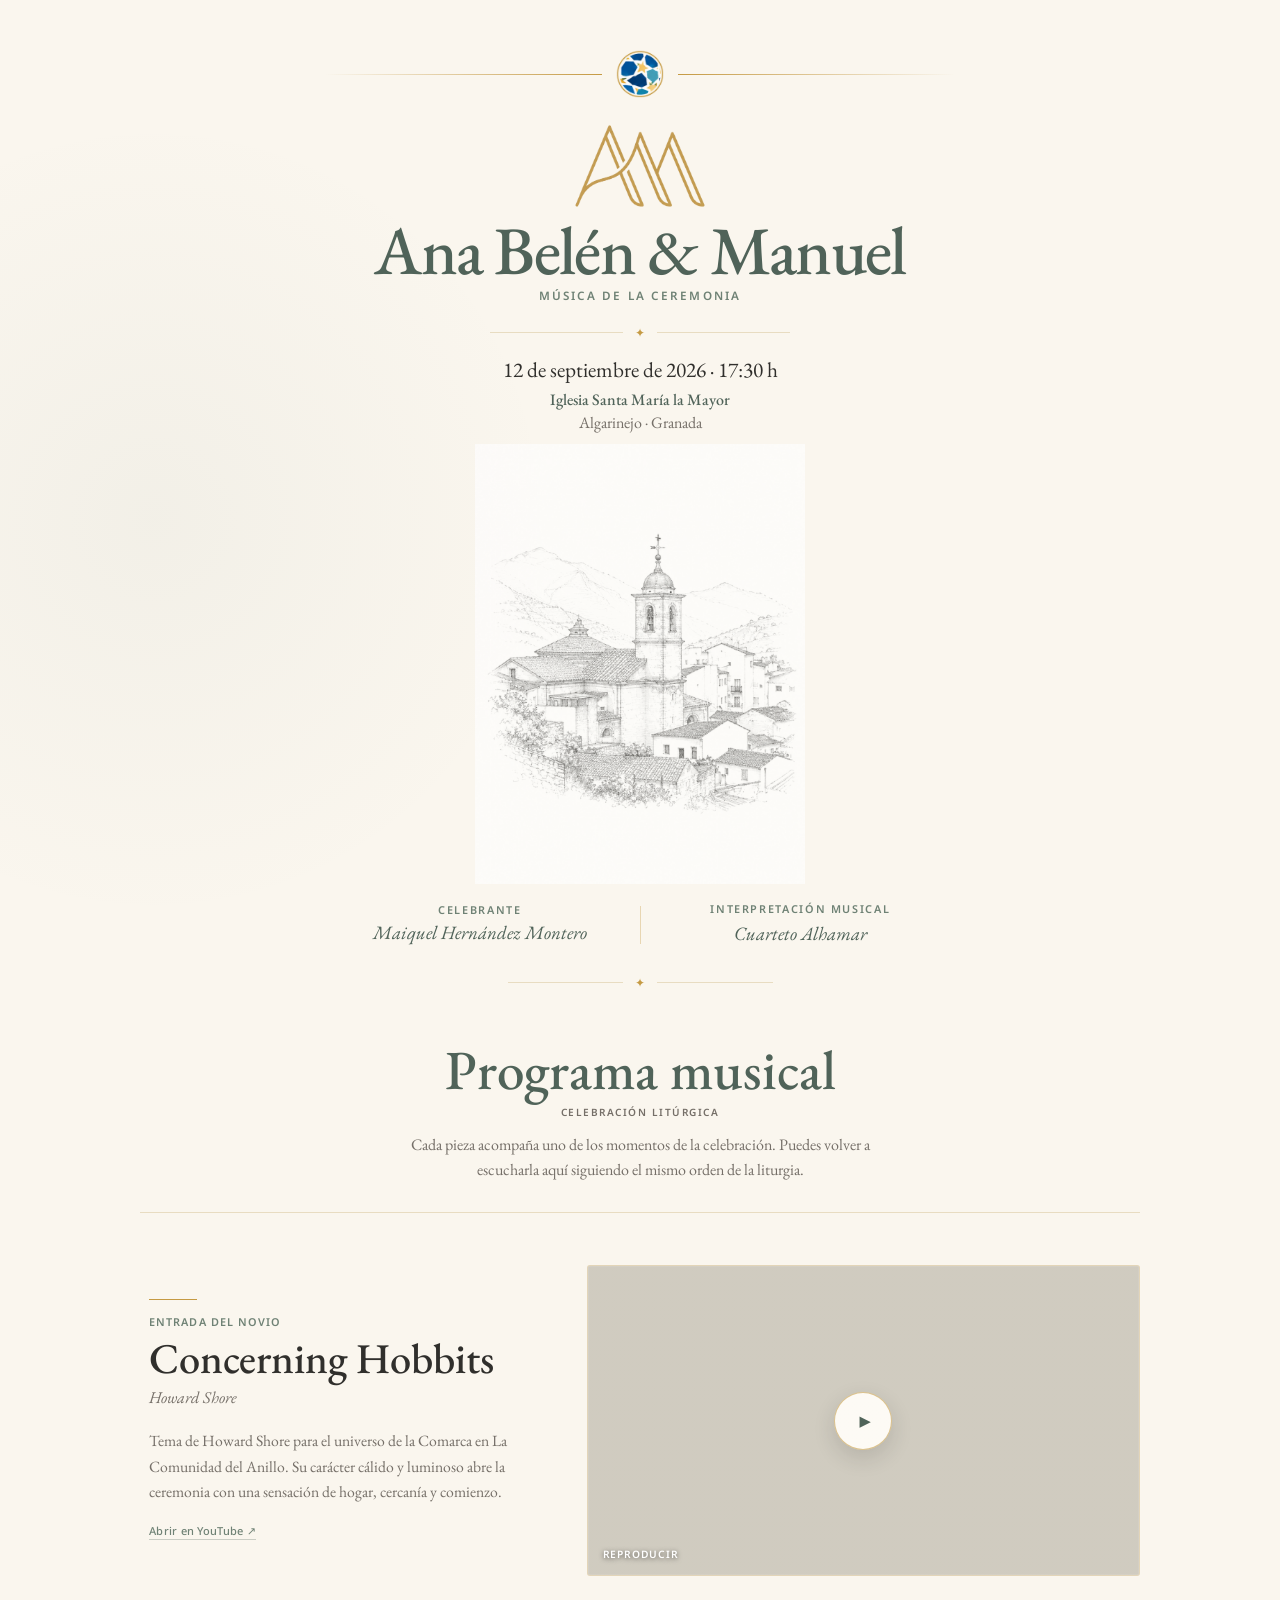
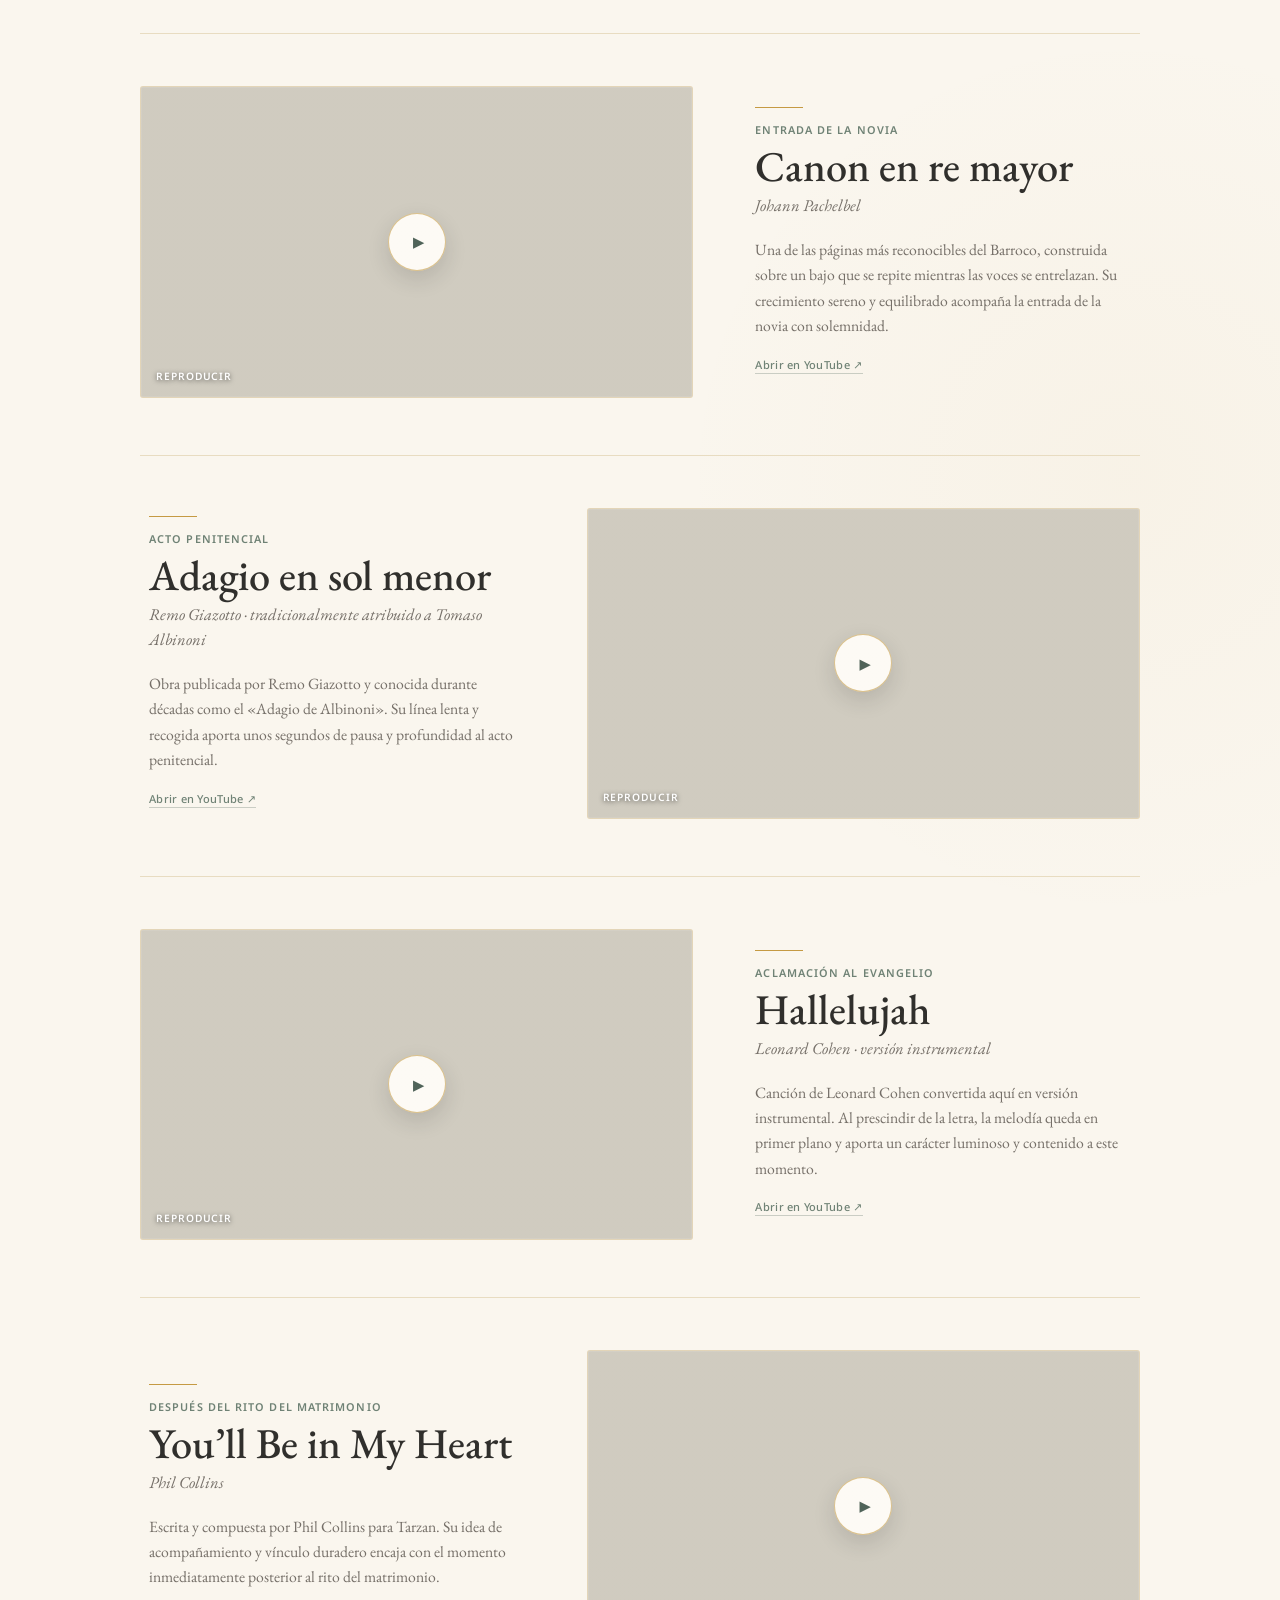
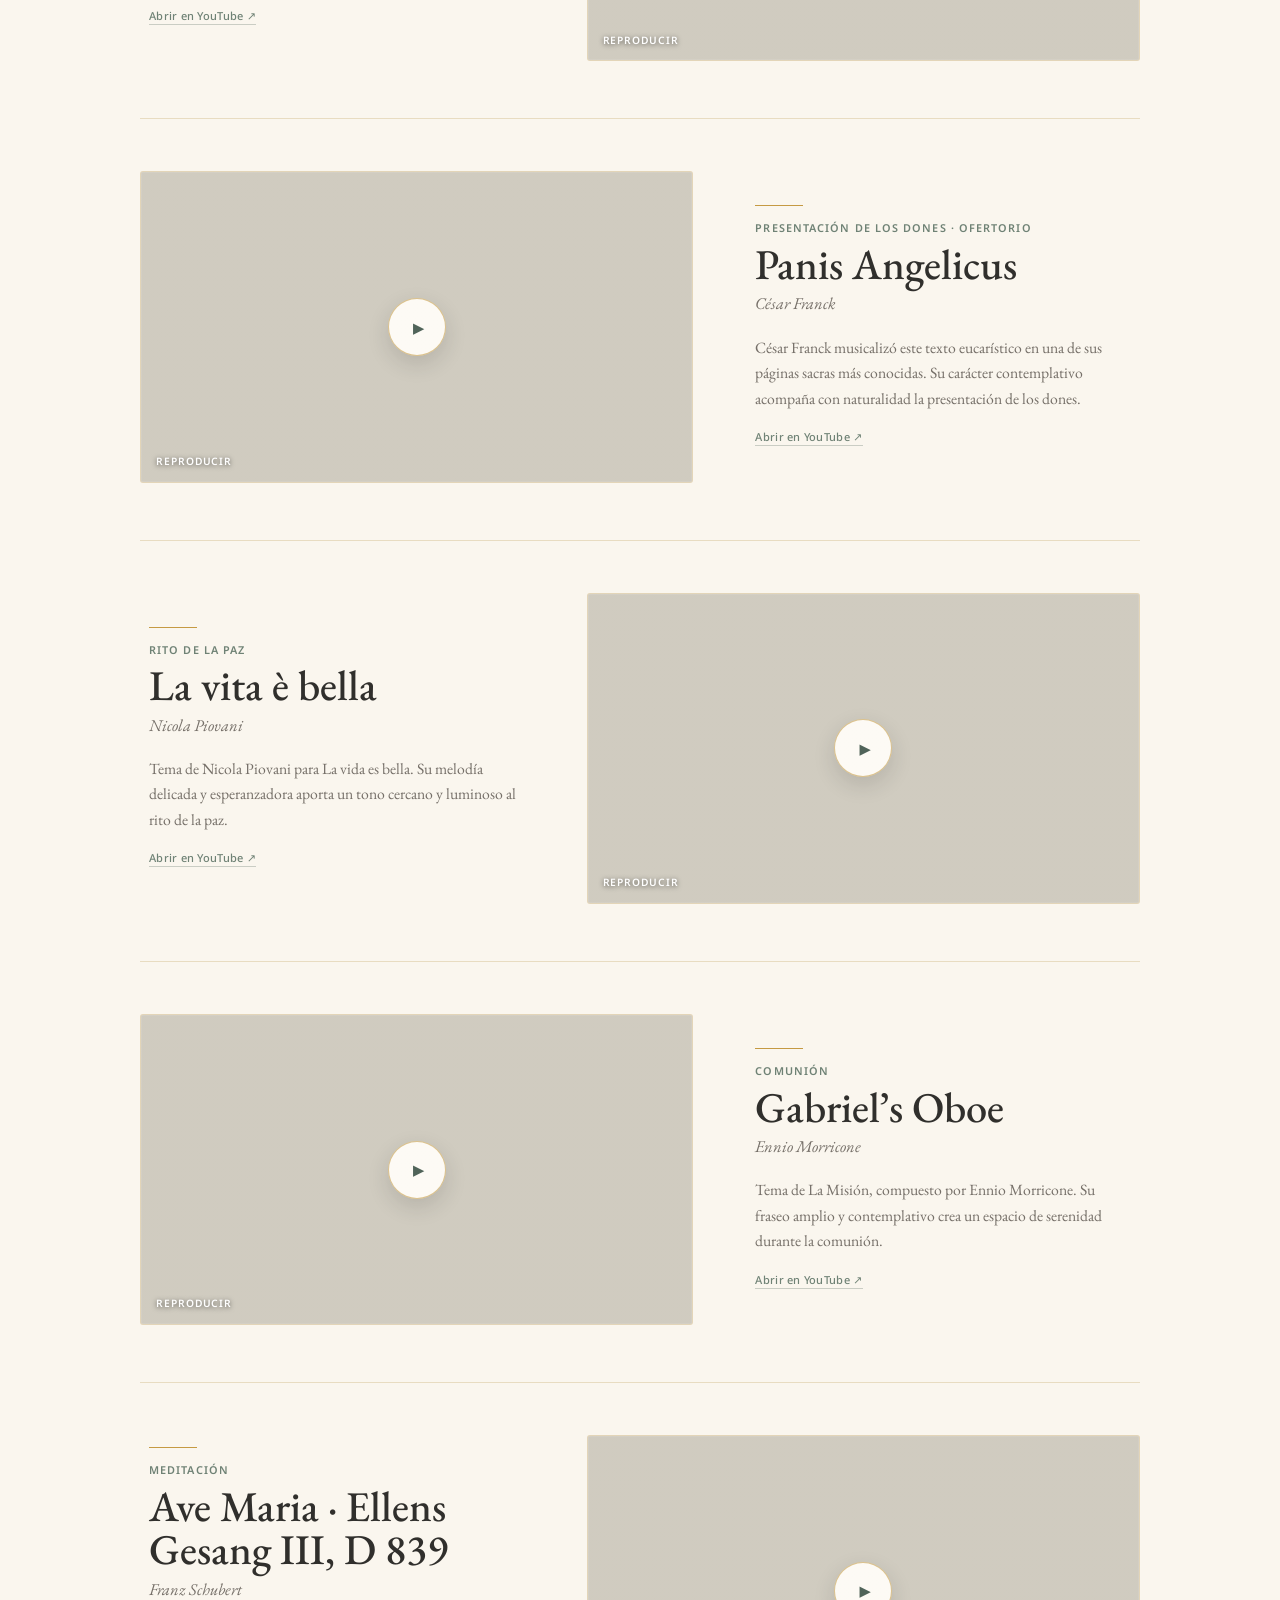
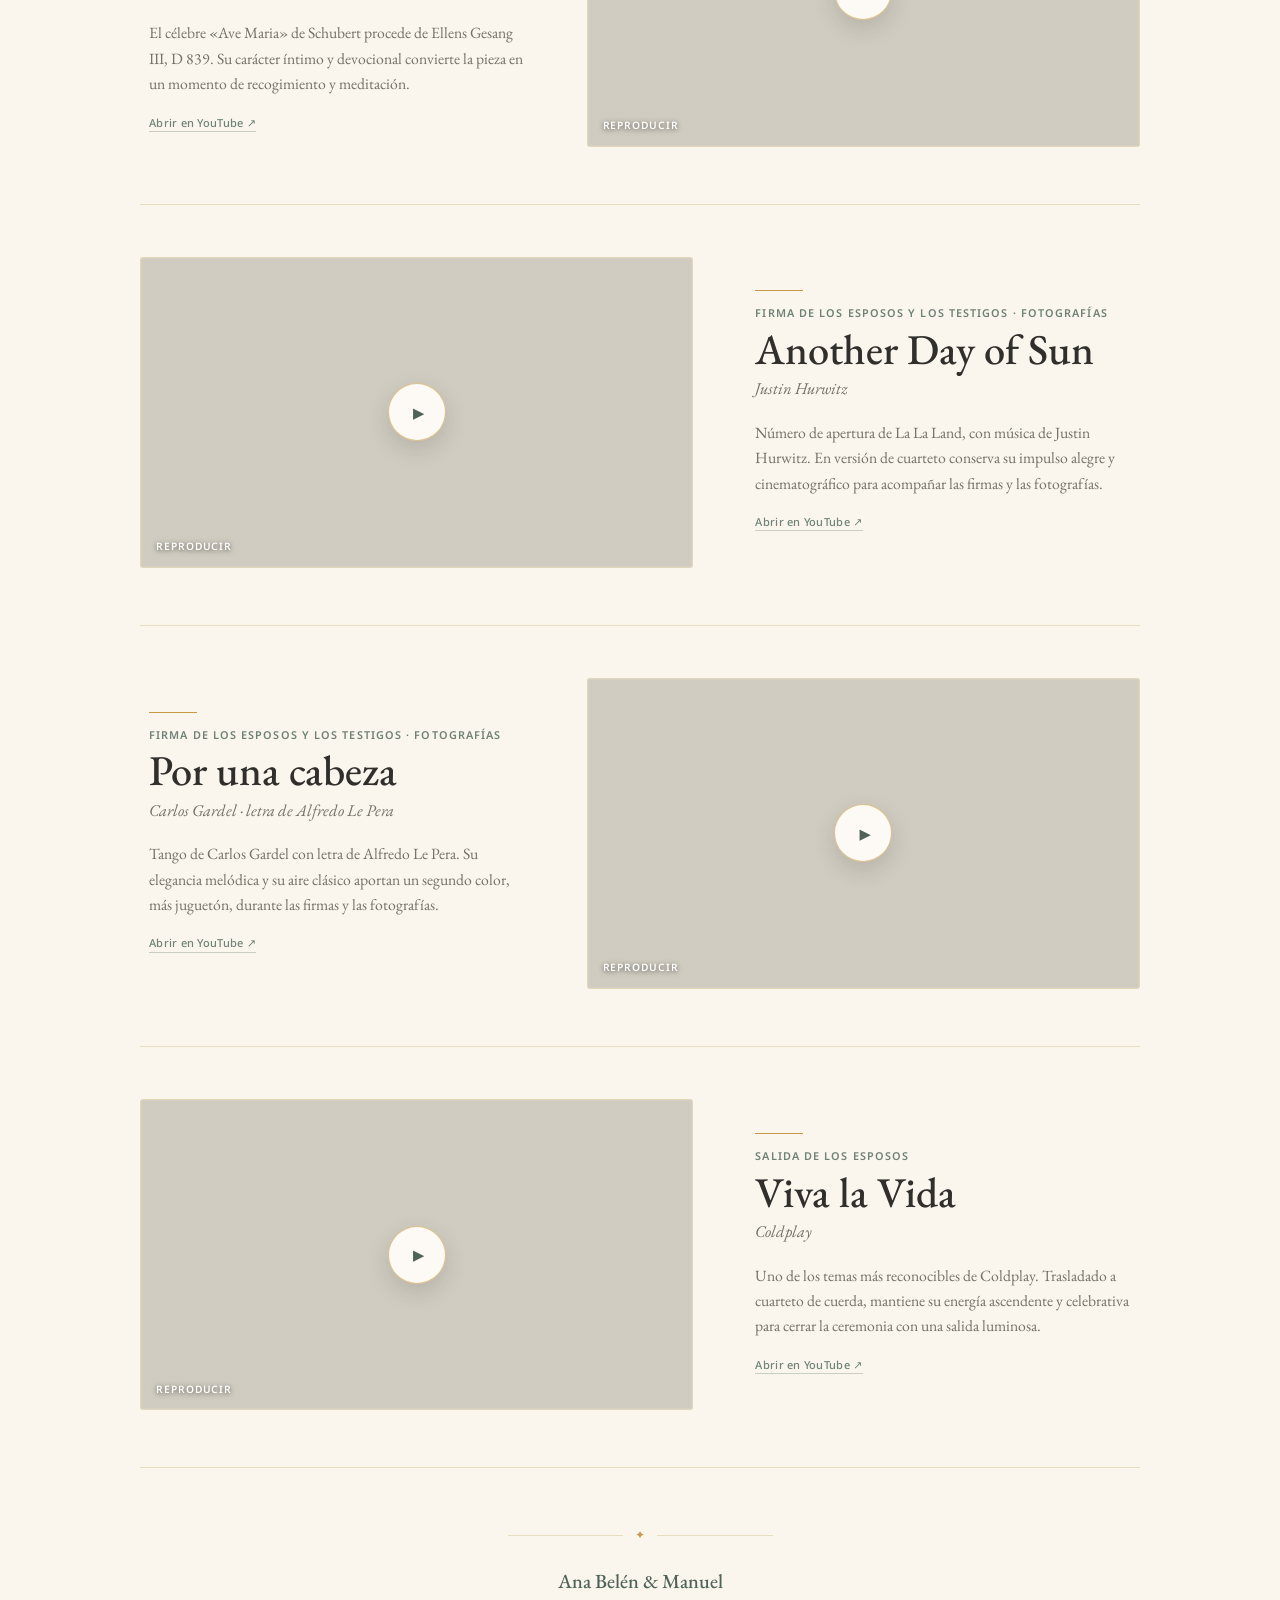
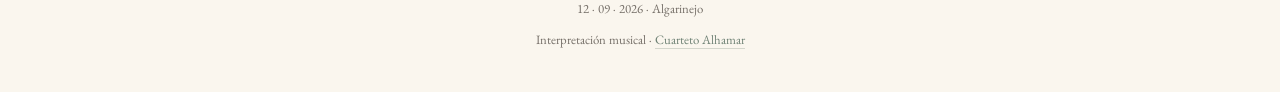
==== index.html @ bb51d203 "Actualizado index.html" ====
<!doctype html>
<html lang="es">
<head>
  <meta charset="utf-8">
  <meta name="viewport" content="width=device-width, initial-scale=1">
  <meta name="theme-color" content="#faf6ee">
  <meta name="robots" content="noindex,nofollow">
  <meta name="description" content="Programa musical de la ceremonia de boda de Ana Belén y Manuel, 12 de septiembre de 2026, Algarinejo.">
  <title>Ana Belén & Manuel · Música de la ceremonia</title>
  <link rel="preconnect" href="https://fonts.googleapis.com">
  <link rel="preconnect" href="https://fonts.gstatic.com" crossorigin>
  <link href="https://fonts.googleapis.com/css2?family=EB+Garamond:ital,wght@0,400;0,500;0,600;1,400;1,500&family=Noto+Sans:wght@400;500;600&display=swap" rel="stylesheet">
  <link rel="stylesheet" href="assets/styles.css">

<style>
/* =========================================================
   INDEX 2 — ESENCIAL
   En móvil el cambio ya es claramente visible:
   portada ~20% más compacta, iglesia más integrada,
   créditos unidos y llegada más rápida al repertorio.
   ========================================================= */

:root { --v2-gold: #c59a43; --v2-sage: #6f8275; --v2-dark: #4f6055; }

.hero {
  padding-bottom: 42px !important;
}

.monogram {
  margin-top: 26px !important;
  margin-bottom: 10px !important;
  width: clamp(104px, 27vw, 132px) !important;
}

.hero h1 {
  font-size: clamp(2.8rem, 13vw, 4.25rem) !important;
  line-height: .97 !important;
}

.hero-kicker {
  margin-top: 4px !important;
}

.gold-rule {
  margin-top: 18px !important;
  margin-bottom: 13px !important;
}

.ceremony-line {
  margin-top: 0 !important;
}

.ceremony-place {
  margin-top: 2px !important;
}

.church-sketch {
  width: min(330px, 88vw) !important;
  margin: 10px auto 5px !important;
  opacity: .72 !important;
}

.ceremony-credits {
  max-width: 590px;
  margin: 12px auto 0 !important;
}

.ceremony-credits .quartet-block {
  margin-top: 0 !important;
}

.ceremony-credits .quartet-block + .quartet-block {
  margin-top: 12px !important;
}

.hero-footer-rule {
  margin-top: 24px !important;
  margin-bottom: 4px !important;
}

main {
  width: min(1000px, calc(100% - 28px)) !important;
}

.intro {
  margin-top: 0 !important;
  margin-bottom: 29px !important;
}

.intro h2 {
  font-size: clamp(2.55rem, 11vw, 3.45rem) !important;
}

.intro-copy {
  margin-top: 13px !important;
}

.video-shell {
  aspect-ratio: 16 / 9 !important;
}

@media (min-width: 600px) {
  .ceremony-credits {
    display: grid;
    grid-template-columns: 1fr 1px 1fr;
    align-items: center;
    column-gap: 25px;
    margin-top: 17px !important;
  }

  .ceremony-credits::before {
    content: "";
    grid-column: 2;
    grid-row: 1;
    width: 1px;
    height: 38px;
    background: rgba(197,154,67,.35);
    justify-self: center;
  }

  .ceremony-credits .quartet-block:first-child { grid-column: 1; grid-row: 1; }
  .ceremony-credits .quartet-block:last-child  { grid-column: 3; grid-row: 1; margin-top: 0 !important; }
}

@media (max-width: 599px) {
  .ceramic-signature { width: min(330px, 88vw) !important; }
  .ceramic-signature img { width: 40px !important; height: 40px !important; }
  .hero { padding-top: 21px !important; }
  .program .piece { padding-top: 31px !important; padding-bottom: 35px !important; }
}
</style>

</head>
<body>
  <header class="hero">
    <div class="ceramic-signature" aria-hidden="true">
      <span class="ceramic-signature__line"></span>
      <img src="assets/medallon-ceramico.png" alt="">
      <span class="ceramic-signature__line"></span>
    </div>

    <div class="monogram" aria-label="Anagrama AM">
      <img src="assets/anagrama-am.png" alt="Anagrama de Ana Belén y Manuel">
    </div>

    <h1 id="couple"></h1>
    <p class="hero-kicker">Música de la ceremonia</p>

    <div class="gold-rule" aria-hidden="true"><span>✦</span></div>

    <p class="ceremony-line"><span id="date"></span> · <span id="time"></span> h</p>
    <p class="ceremony-place"><strong id="church"></strong><br><span id="place"></span></p>

    <img class="church-sketch" src="assets/iglesia-santa-maria.png" alt="Ilustración de la Iglesia Santa María la Mayor">

    <div class="ceremony-credits" aria-label="Créditos de la ceremonia">
      <div class="quartet-block">
        <p class="eyebrow">Celebrante</p>
        <p class="quartet-name">Maiquel Hernández Montero</p>
      </div>

      <div class="quartet-block">
        <p class="eyebrow">Interpretación musical</p>
        <a class="quartet-link" id="quartet" target="_blank" rel="noopener noreferrer"></a>
      </div>
    </div>

    <div class="footer-rule hero-footer-rule" aria-hidden="true"><span>✦</span></div>
  </header>

  <main>
    <section class="intro" aria-labelledby="repertorio-title">
      <h2 id="repertorio-title">Programa musical</h2>
      <p class="section-kicker">Celebración litúrgica</p>
      <p class="intro-copy">Cada pieza acompaña uno de los momentos de la celebración. Puedes volver a escucharla aquí siguiendo el mismo orden de la liturgia.</p>
    </section>

    <section class="program" id="timeline" aria-label="Programa musical"></section>
  </main>

  <footer>
    <div class="footer-rule" aria-hidden="true"><span>✦</span></div>
    <p class="footer-couple">Ana Belén & Manuel</p>
    <p>12 · 09 · 2026 · Algarinejo</p>
    <p class="footer-quartet">Interpretación musical · <a id="footerQuartet" target="_blank" rel="noopener noreferrer"></a></p>
  </footer>

  <script src="assets/config.js"></script>
  <script src="assets/app.js"></script>

  <!-- Estas variantes no cargan Cloudflare Analytics para no contaminar las estadísticas. -->

  <script>
    (() => {
      const analyticsUrl = 'estadisticas.html';
      const medallion = document.querySelector('.ceramic-signature img');
      if (!medallion) return;

      let clicks = 0;
      let resetTimer = null;

      medallion.addEventListener('click', () => {
        clicks++;
        clearTimeout(resetTimer);
        resetTimer = setTimeout(() => { clicks = 0; }, 4000);

        if (clicks >= 5) {
          clicks = 0;
          clearTimeout(resetTimer);
          window.open(analyticsUrl, '_blank', 'noopener,noreferrer');
        }
      });
    })();
  </script>
</body>
</html>
---- assets/styles.css ----
:root {
  --ivory: #faf6ee;
  --paper: #fffdf8;
  --ink: #302f2c;
  --muted: #756f68;
  --sage: #6f8275;
  --sage-dark: #506359;
  --gold: #c59a43;
  --gold-soft: #e8dcc1;
  --gold-faint: rgba(197, 154, 67, .18);
  --serif: "EB Garamond", Georgia, "Times New Roman", serif;
  --sans: "Noto Sans", system-ui, -apple-system, BlinkMacSystemFont, "Segoe UI", sans-serif;
}

* { box-sizing: border-box; }
html { scroll-behavior: smooth; }
body {
  margin: 0;
  color: var(--ink);
  background:
    radial-gradient(circle at 12% 8%, rgba(111,130,117,.055), transparent 25rem),
    radial-gradient(circle at 88% 32%, rgba(197,154,67,.045), transparent 28rem),
    var(--ivory);
  font-family: var(--serif);
  line-height: 1.55;
  text-rendering: optimizeLegibility;
  -webkit-font-smoothing: antialiased;
}

a { color: inherit; }
img { max-width: 100%; }
button { font: inherit; }

/* Shared ornamental signature: the ceramic motif is a seal, not a frame. */
.ceramic-signature {
  display: grid;
  grid-template-columns: minmax(34px, 1fr) auto minmax(34px, 1fr);
  align-items: center;
  gap: 14px;
  width: min(630px, 84vw);
  margin: 0 auto;
}
.ceramic-signature__line {
  display: block;
  height: 1px;
  background: linear-gradient(90deg, transparent, var(--gold));
}
.ceramic-signature__line:last-child {
  background: linear-gradient(90deg, var(--gold), transparent);
}
.ceramic-signature img {
  width: 48px;
  height: 48px;
  display: block;
}
.ceramic-signature--small {
  width: min(430px, 76vw);
  gap: 11px;
}
.ceramic-signature--small img {
  width: 38px;
  height: 38px;
}

.hero {
  width: min(900px, calc(100% - 36px));
  margin: 0 auto;
  padding: 34px 24px 74px;
  text-align: center;
}
.monogram {
  width: clamp(118px, 20vw, 158px);
  margin: 50px auto 17px;
}
.monogram img {
  display: block;
  width: 100%;
  height: auto;
}

h1, h2, h3 {
  margin: 0;
  font-family: var(--serif);
  font-weight: 500;
}
h1 {
  color: var(--sage-dark);
  font-size: clamp(3.15rem, 8vw, 5.3rem);
  line-height: .98;
  letter-spacing: -.025em;
}
.hero-kicker,
.section-kicker,
.eyebrow,
.piece-moment {
  font-family: var(--sans);
  text-transform: uppercase;
}
.hero-kicker {
  margin: 8px 0 0;
  color: var(--sage);
  font-size: .73rem;
  font-weight: 600;
  letter-spacing: .19em;
}
.gold-rule,
.footer-rule {
  display: flex;
  align-items: center;
  gap: 12px;
  width: min(300px, 74%);
  margin: 27px auto 18px;
  color: var(--gold);
}
.gold-rule::before,
.gold-rule::after,
.footer-rule::before,
.footer-rule::after {
  content: "";
  height: 1px;
  flex: 1;
  background: var(--gold-soft);
}
.gold-rule span,
.footer-rule span { font-size: .72rem; }

.ceremony-line {
  margin: 0;
  font-size: clamp(1.13rem, 2.8vw, 1.33rem);
  color: var(--ink);
}
.ceremony-place {
  margin: 4px 0 0;
  color: var(--muted);
  font-size: 1rem;
  line-height: 1.38;
}
.ceremony-place strong {
  color: var(--sage-dark);
  font-weight: 500;
}
.church-sketch {
  display: block;
  width: min(365px, 78vw);
  margin: 17px auto 12px;
  opacity: .82;
}
.quartet-block { margin-top: 13px; }
.eyebrow {
  margin: 0;
  color: var(--sage);
  font-size: .68rem;
  font-weight: 600;
  letter-spacing: .15em;
}

.quartet-link,
.quartet-name {
  display: inline-block;
  margin-top: 2px;
  color: var(--sage-dark);
  font-size: 1.18rem;
  font-style: italic;
  text-decoration: none;
  border-bottom: 1px solid transparent;
  transition: color .18s ease, border-color .18s ease;
}
.quartet-name {
  margin: 0;
}

.quartet-link:hover,
.quartet-link:focus-visible {
  color: #8f6f2d;
  border-color: var(--gold-soft);
}
.hero-note {
  margin: 34px 0 0;
  color: var(--muted);
  font-size: .92rem;
  font-style: italic;
}

main {
  width: min(1040px, calc(100% - 34px));
  margin: 0 auto;
}
.intro {
  max-width: 680px;
  margin: 18px auto 42px;
  text-align: center;
}
.intro .ceramic-signature { margin-bottom: 19px; }
.intro h2 {
  margin-top: 4px;
  color: var(--sage-dark);
  font-size: clamp(2.75rem, 6vw, 4rem);
  line-height: 1;
}
.section-kicker {
  margin: 8px 0 0;
  color: var(--muted);
  font-size: .63rem;
  font-weight: 600;
  letter-spacing: .15em;
}
.intro-copy {
  max-width: 58ch;
  margin: 19px auto 0;
  color: var(--muted);
  font-size: 1rem;
}

.program {
  width: min(100%, 1000px);
  margin: 0 auto;
  border-top: 1px solid var(--gold-soft);
}
.piece {
  display: grid;
  grid-template-columns: 1fr;
  gap: 22px;
  padding: 37px 0 43px;
  border-bottom: 1px solid var(--gold-soft);
}
.piece-copy {
  position: relative;
  padding: 0 4px;
}
.piece-copy::before {
  content: "";
  display: block;
  width: 48px;
  height: 1px;
  margin-bottom: 14px;
  background: var(--gold);
}
.piece-moment {
  margin: 0 0 7px;
  color: var(--sage);
  font-size: .68rem;
  font-weight: 600;
  letter-spacing: .1em;
  line-height: 1.45;
}
.piece h3 {
  color: var(--ink);
  font-size: clamp(2rem, 5.2vw, 2.65rem);
  line-height: 1.02;
}
.piece-author {
  margin: 5px 0 0;
  color: var(--muted);
  font-size: 1.03rem;
  font-style: italic;
}
.piece-note {
  max-width: 48ch;
  margin: 18px 0 0;
  color: var(--muted);
  font-size: .96rem;
  line-height: 1.62;
}
.youtube-link {
  display: inline-block;
  margin-top: 17px;
  color: var(--sage);
  font-family: var(--sans);
  font-size: .69rem;
  font-weight: 500;
  letter-spacing: .025em;
  text-decoration: none;
  border-bottom: 1px solid rgba(111,130,117,.35);
}
.youtube-link:hover,
.youtube-link:focus-visible {
  color: var(--sage-dark);
  border-color: var(--gold);
}

.video-shell {
  position: relative;
  aspect-ratio: 16 / 9;
  overflow: hidden;
  background: #ebe5d9;
  border: 1px solid rgba(197,154,67,.22);
  border-radius: 3px;
}
.video-shell iframe,
.video-poster {
  width: 100%;
  height: 100%;
  display: block;
  border: 0;
}
.video-poster {
  position: relative;
  padding: 0;
  cursor: pointer;
  background:
    linear-gradient(rgba(42,46,42,.14), rgba(42,46,42,.14)),
    var(--thumb) center / cover no-repeat;
  color: #fff;
}
.video-poster::after {
  content: "";
  position: absolute;
  inset: 0;
  box-shadow: inset 0 0 0 1px rgba(255,255,255,.08);
  pointer-events: none;
}
.play-button {
  position: absolute;
  left: 50%;
  top: 50%;
  transform: translate(-50%, -50%);
  width: 58px;
  height: 58px;
  display: grid;
  place-items: center;
  padding-left: 4px;
  border: 1px solid rgba(197,154,67,.58);
  border-radius: 50%;
  background: rgba(255,253,248,.94);
  color: var(--sage-dark);
  box-shadow: 0 8px 22px rgba(25,28,25,.14);
  font-family: var(--sans);
  font-size: .92rem;
  transition: transform .18s ease, background .18s ease;
}
.video-poster:hover .play-button,
.video-poster:focus-visible .play-button {
  transform: translate(-50%, -50%) scale(1.05);
  background: #fffdf8;
}
.video-caption {
  position: absolute;
  left: 15px;
  bottom: 12px;
  font-family: var(--sans);
  font-size: .64rem;
  font-weight: 600;
  letter-spacing: .09em;
  text-transform: uppercase;
  text-shadow: 0 1px 5px rgba(0,0,0,.6);
}

footer {
  width: min(720px, calc(100% - 36px));
  margin: 58px auto 42px;
  text-align: center;
  color: var(--muted);
  font-family: var(--serif);
  font-size: .8rem;
}
.footer-rule {
  width: min(265px, 72%);
  margin-bottom: 22px;
}
.footer-couple {
  margin: 0 0 2px;
  color: var(--sage-dark);
  font-size: 1.25rem;
  font-weight: 500;
}
footer p { margin: 2px 0; }
.footer-quartet { margin-top: 11px; }
footer a {
  color: var(--sage);
  text-decoration: none;
  border-bottom: 1px solid rgba(111,130,117,.28);
}

@media (min-width: 760px) {
  .hero { padding-top: 44px; padding-bottom: 88px; }
  .monogram { margin-top: 58px; }
  .intro { margin-top: 8px; margin-bottom: 54px; }
  .piece {
    grid-template-columns: minmax(270px, .82fr) minmax(410px, 1.18fr);
    gap: clamp(34px, 5vw, 62px);
    align-items: center;
    padding: 52px 0 57px;
  }
  .piece-copy { padding: 0 0 0 9px; }
  .piece--even {
    grid-template-columns: minmax(410px, 1.18fr) minmax(270px, .82fr);
  }
  .piece--even .piece-copy { order: 2; padding-left: 0; padding-right: 9px; }
  .piece--even .video-shell { order: 1; }
  .video-shell { aspect-ratio: 16 / 10; }
}

@media (min-width: 1080px) {
  .hero { padding-top: 50px; }
  .program { width: 100%; }
  .piece-note { font-size: .98rem; }
}

@media (max-width: 520px) {
  .hero {
    width: calc(100% - 20px);
    padding: 25px 9px 58px;
  }
  .ceramic-signature {
    width: min(100%, 335px);
    gap: 10px;
  }
  .ceramic-signature img { width: 42px; height: 42px; }
  .ceramic-signature--small img { width: 34px; height: 34px; }
  .monogram { margin-top: 38px; margin-bottom: 14px; }
  h1 { font-size: clamp(2.85rem, 15vw, 4rem); }
  .hero-kicker { font-size: .67rem; letter-spacing: .15em; }
  .church-sketch { width: min(300px, 88vw); margin-top: 14px; }
  .hero-note { margin-top: 28px; }
  main { width: calc(100% - 30px); }
  .intro { margin-top: 2px; margin-bottom: 32px; }
  .intro-copy { font-size: .94rem; }
  .piece { padding: 31px 0 35px; gap: 20px; }
  .piece-copy { padding: 0 1px; }
  .piece-note { font-size: .9rem; }
  .video-shell { border-radius: 2px; }
  .play-button { width: 54px; height: 54px; }
  footer { margin-top: 46px; }
}

@media (prefers-reduced-motion: reduce) {
  html { scroll-behavior: auto; }
  .play-button { transition: none; }
}
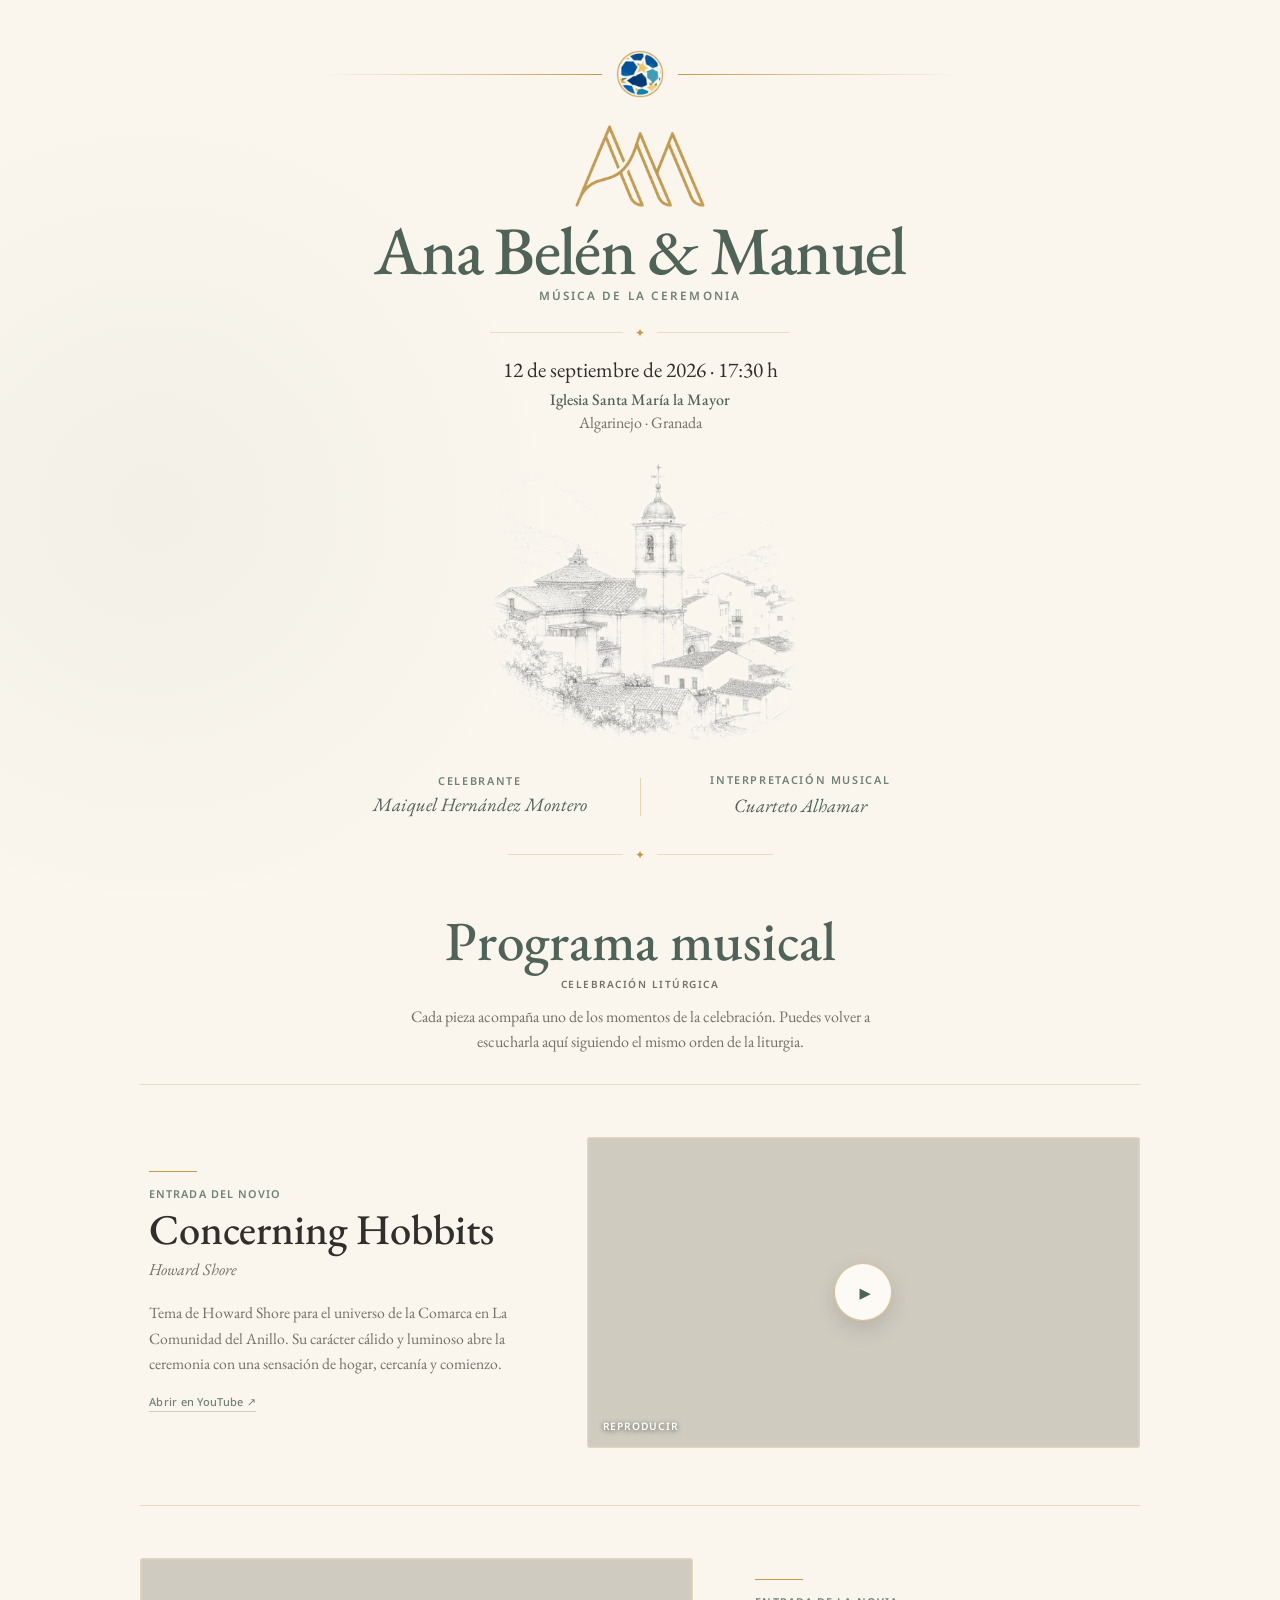
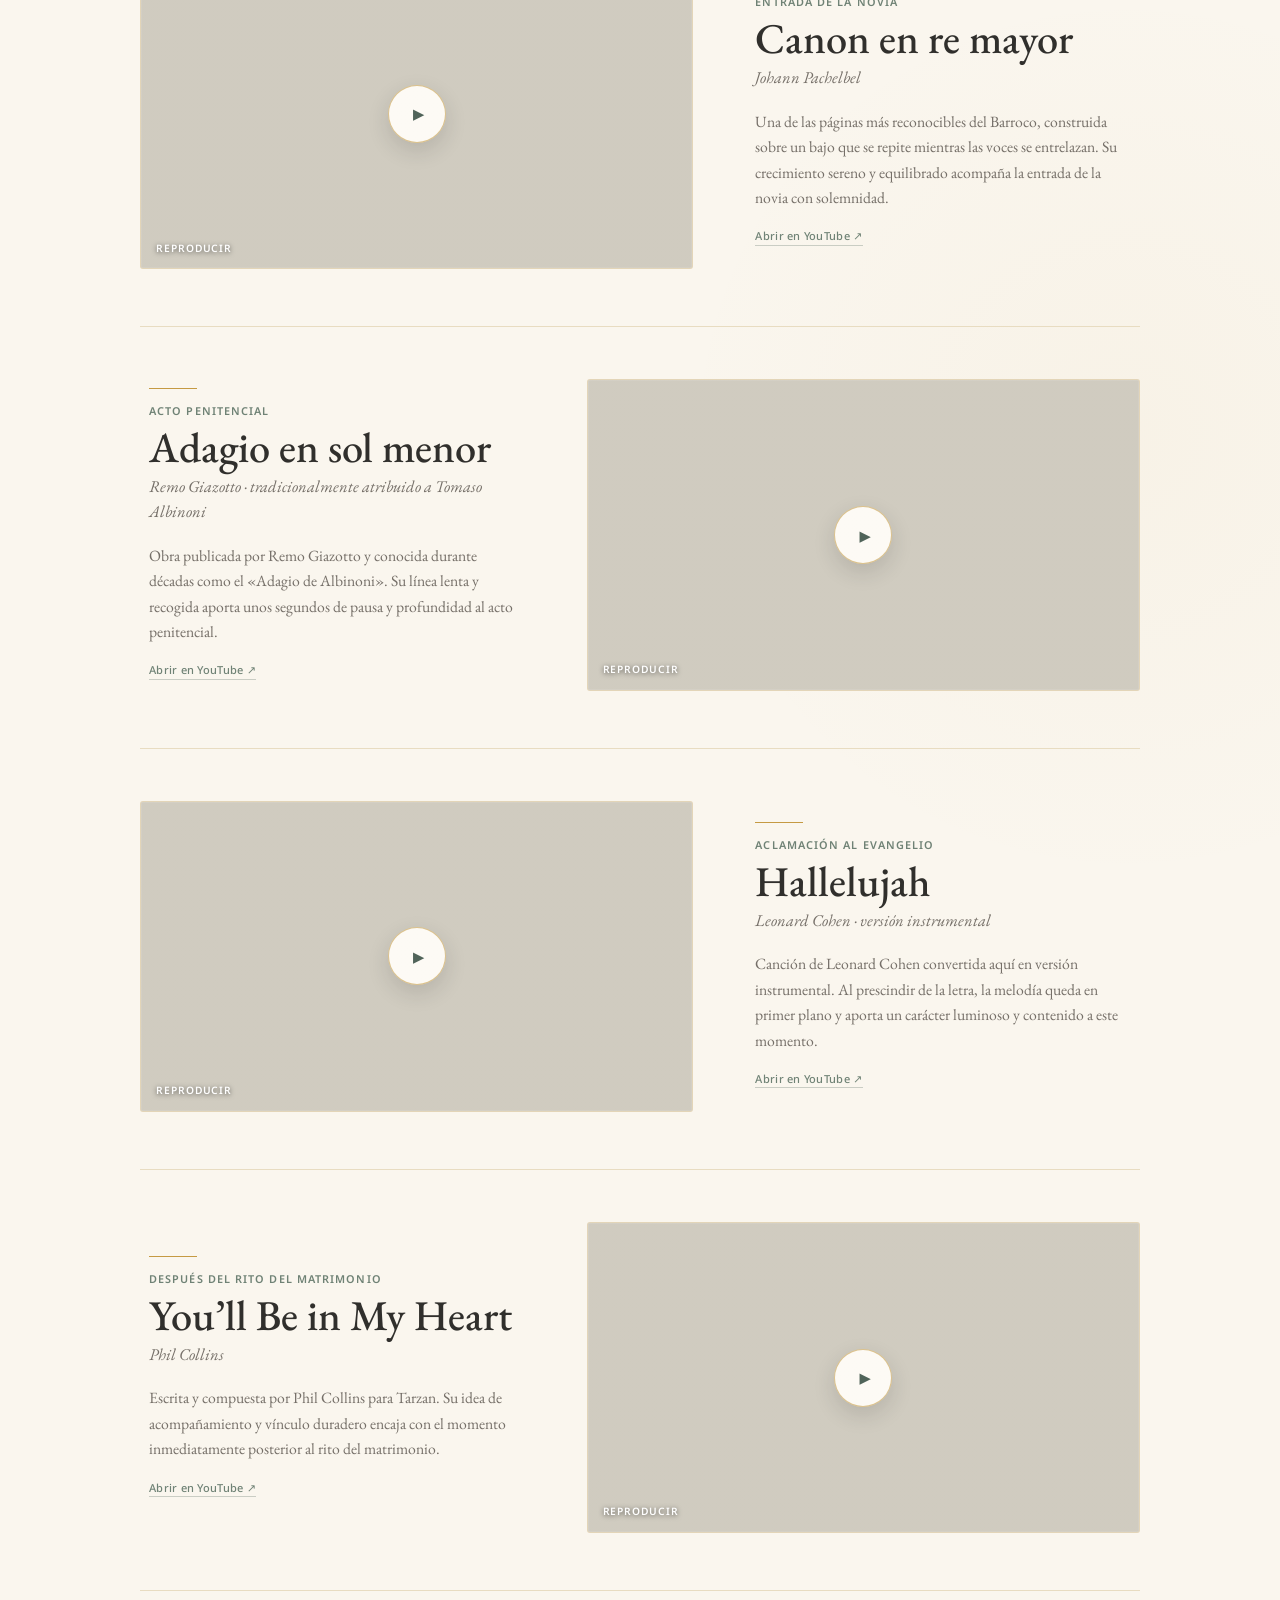
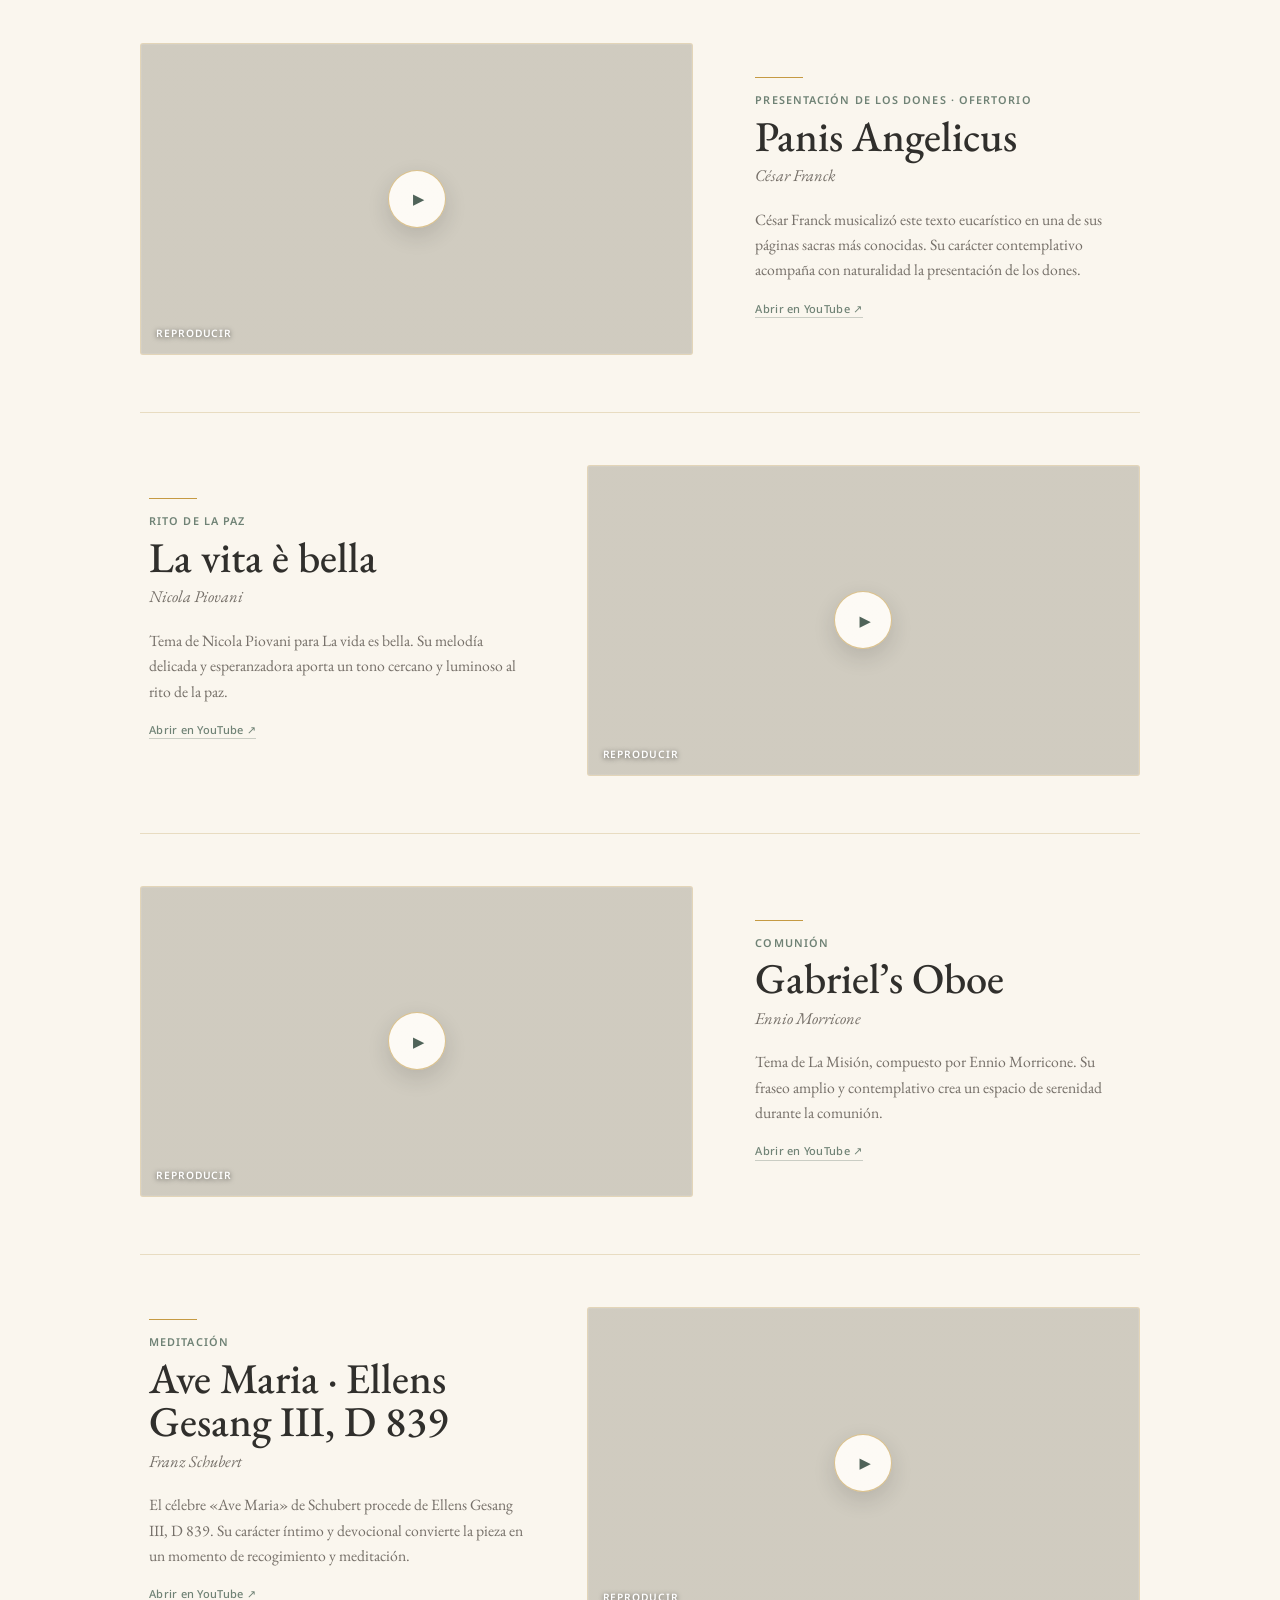
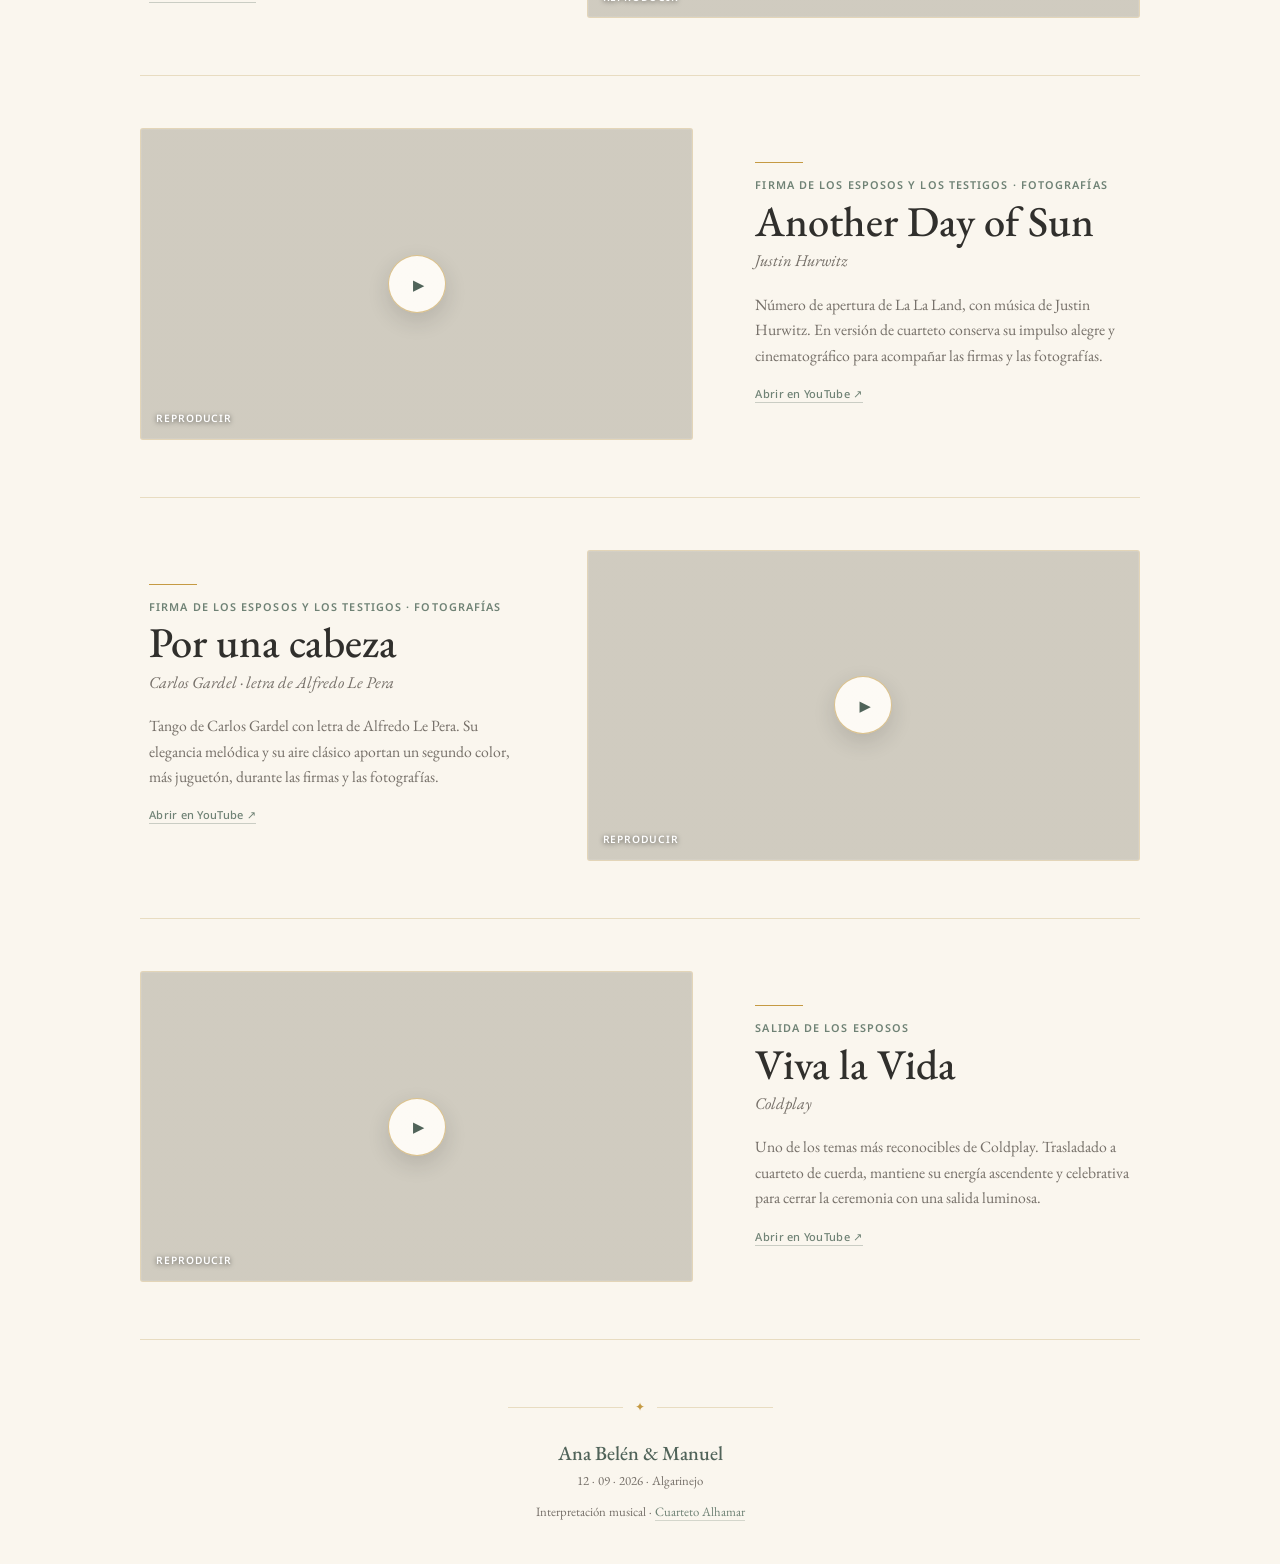
==== commit 6fda07b0: "Mobile app" ====
--- a/index.html
+++ b/index.html
@@ -212,5 +212,137 @@
       });
     })();
   </script>
+  <script>
+(() => {
+
+  const MOBILE_MAX_WIDTH = 767;
+
+  function prepareHero() {
+
+    const hero = document.querySelector('.hero');
+
+    if (!hero) return;
+
+    /*
+     * Creamos automáticamente un contenedor alrededor
+     * de todo el contenido actual del hero.
+     *
+     * Así NO tienes que modificar manualmente tu HTML.
+     */
+    let fit = hero.querySelector('.hero-fit');
+
+    if (!fit) {
+
+      fit = document.createElement('div');
+      fit.className = 'hero-fit';
+
+      while (hero.firstChild) {
+        fit.appendChild(hero.firstChild);
+      }
+
+      hero.appendChild(fit);
+    }
+
+    return { hero, fit };
+  }
+
+
+  function fitHeroToScreen() {
+
+    const elements = prepareHero();
+
+    if (!elements) return;
+
+    const { hero, fit } = elements;
+
+
+    /*
+     * Solo aplicamos el ajuste automático
+     * en móvil vertical.
+     */
+    const mobile =
+      window.innerWidth <= MOBILE_MAX_WIDTH &&
+      window.innerHeight > window.innerWidth;
+
+
+    if (!mobile) {
+
+      hero.style.removeProperty('--hero-scale');
+
+      fit.style.removeProperty('--hero-scale');
+      fit.style.removeProperty('position');
+
+      return;
+    }
+
+
+    /*
+     * Primero medimos el contenido sin reducción.
+     */
+    fit.style.setProperty('--hero-scale', '1');
+
+
+    requestAnimationFrame(() => {
+
+      const availableHeight =
+        hero.clientHeight - 4;
+
+      const contentHeight =
+        fit.scrollHeight;
+
+
+      /*
+       * Si ya cabe, no reducimos nada.
+       *
+       * Si no cabe, calculamos exactamente
+       * el factor necesario.
+       */
+      const scale =
+        Math.min(
+          1,
+          availableHeight / contentHeight
+        );
+
+
+      fit.style.setProperty(
+        '--hero-scale',
+        scale.toFixed(4)
+      );
+
+    });
+
+  }
+
+
+  /*
+   * Esperamos a que fuentes e imágenes
+   * estén cargadas antes de medir.
+   */
+  window.addEventListener(
+    'load',
+    fitHeroToScreen
+  );
+
+
+  /*
+   * Recalculamos si cambia orientación
+   * o tamaño de pantalla.
+   */
+  window.addEventListener(
+    'resize',
+    fitHeroToScreen
+  );
+
+
+  if (document.fonts?.ready) {
+
+    document.fonts.ready.then(
+      fitHeroToScreen
+    );
+
+  }
+
+})();
+</script>
 </body>
 </html>
--- a/assets/styles.css
+++ b/assets/styles.css
@@ -427,3 +427,110 @@
   html { scroll-behavior: auto; }
   .play-button { transition: none; }
 }
+
+/* =========================================================
+   PORTADA COMPLETA EN UNA SOLA PANTALLA MÓVIL
+   ========================================================= */
+
+@media (max-width: 767px) and (orientation: portrait) {
+
+  .hero {
+    position: relative;
+
+    /* Fallback + viewport móvil real */
+    height: 100vh;
+    height: 100svh;
+
+    min-height: 0 !important;
+    overflow: hidden;
+
+    padding: 0 !important;
+  }
+
+  .hero-fit {
+    position: absolute;
+    top: 0;
+    left: 50%;
+
+    width: 100%;
+
+    box-sizing: border-box;
+
+    padding:
+      max(10px, env(safe-area-inset-top))
+      10px
+      max(8px, env(safe-area-inset-bottom));
+
+    transform:
+      translateX(-50%)
+      scale(var(--hero-scale, 1));
+
+    transform-origin: top center;
+  }
+
+  /* Compactación base de la portada */
+  .hero .ceramic-signature {
+    margin-top: 0 !important;
+    width: min(310px, 86vw);
+  }
+
+  .hero .ceramic-signature img {
+    width: 38px;
+    height: 38px;
+  }
+
+  .hero .monogram {
+    width: clamp(88px, 22vw, 108px) !important;
+
+    margin-top: 18px !important;
+    margin-bottom: 7px !important;
+  }
+
+  .hero h1 {
+    font-size: clamp(2.65rem, 12vw, 3.8rem) !important;
+    line-height: .95 !important;
+  }
+
+  .hero-kicker {
+    margin-top: 2px !important;
+  }
+
+  .hero .gold-rule {
+    margin-top: 12px !important;
+    margin-bottom: 9px !important;
+  }
+
+  .ceremony-line {
+    margin: 0 !important;
+  }
+
+  .ceremony-place {
+    margin-top: 1px !important;
+  }
+
+  .hero .church-sketch {
+    width: min(305px, 87vw) !important;
+
+    margin-top: 5px !important;
+    margin-bottom: 1px !important;
+
+    opacity: .68;
+  }
+
+  .ceremony-credits {
+    margin-top: 5px !important;
+  }
+
+  .ceremony-credits .quartet-block {
+    margin-top: 0 !important;
+  }
+
+  .ceremony-credits .quartet-block + .quartet-block {
+    margin-top: 8px !important;
+  }
+
+  .hero .footer-rule {
+    margin-top: 12px !important;
+    margin-bottom: 0 !important;
+  }
+}
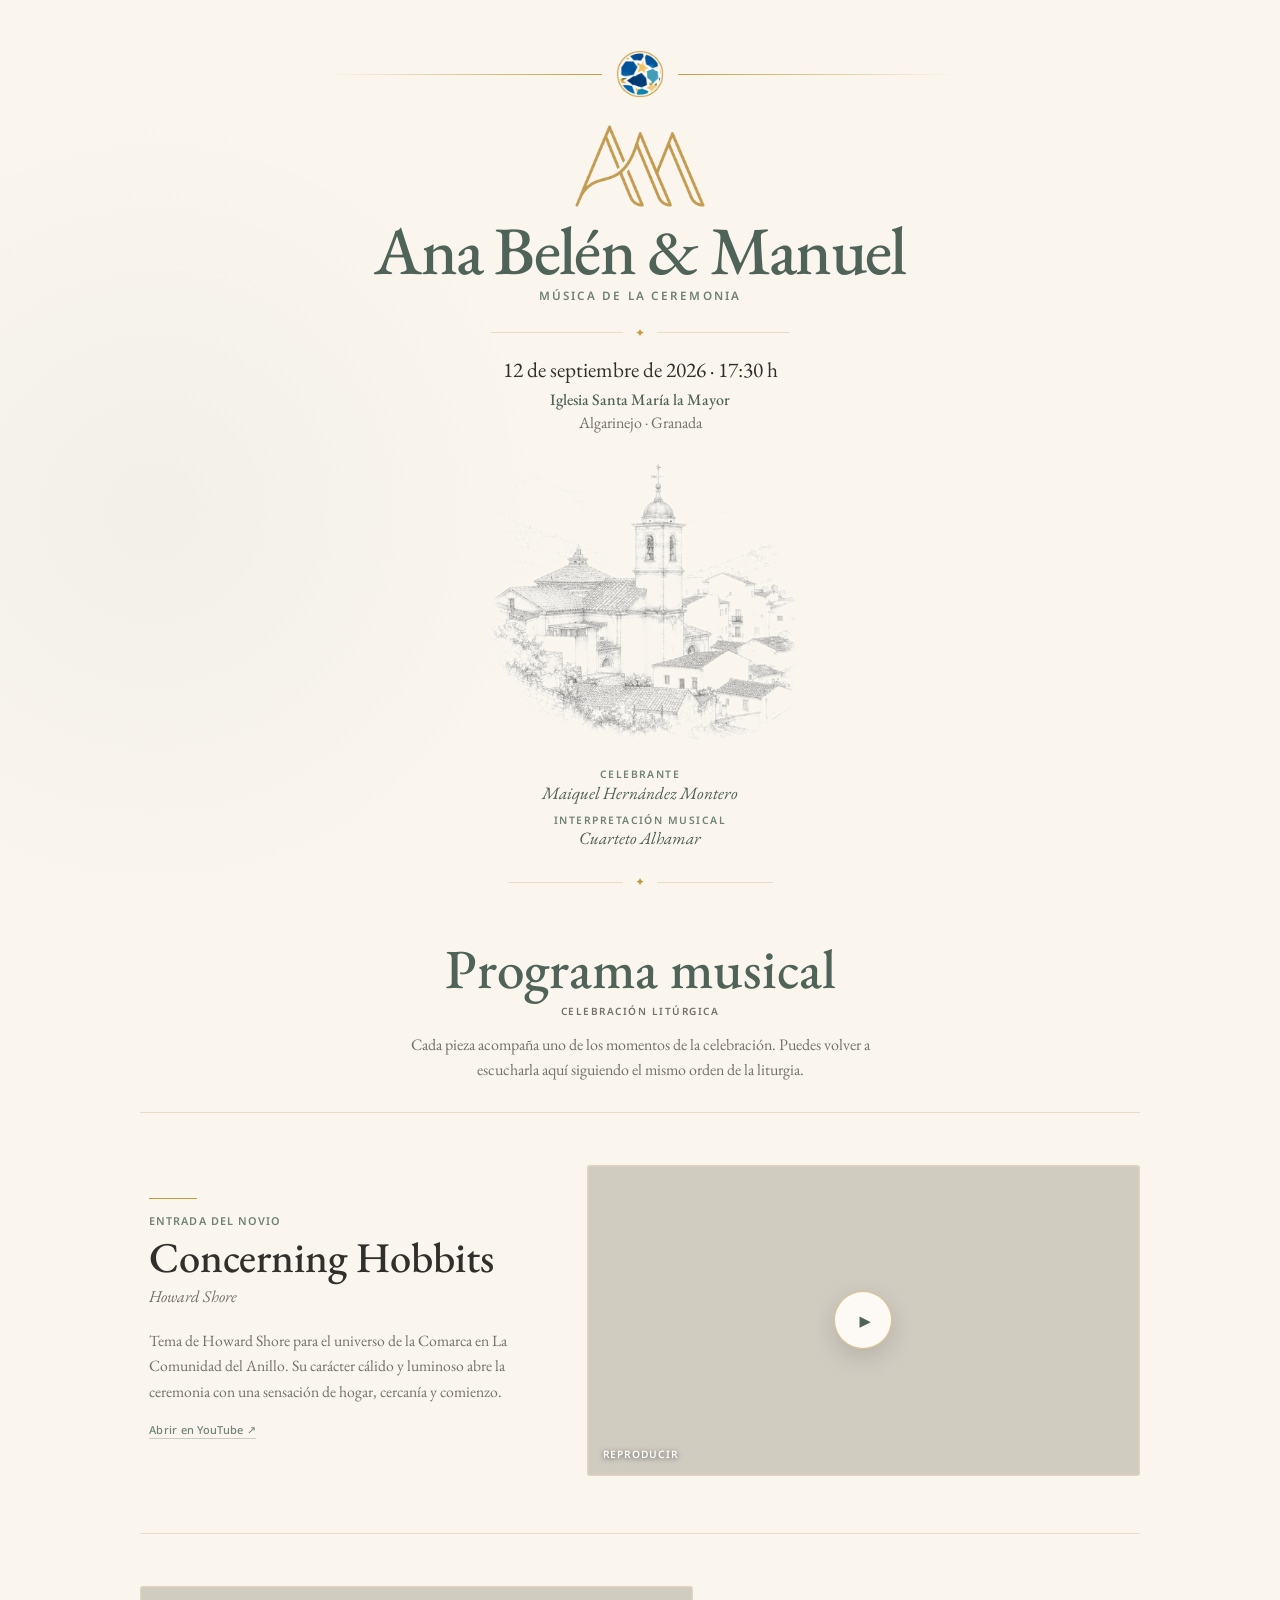
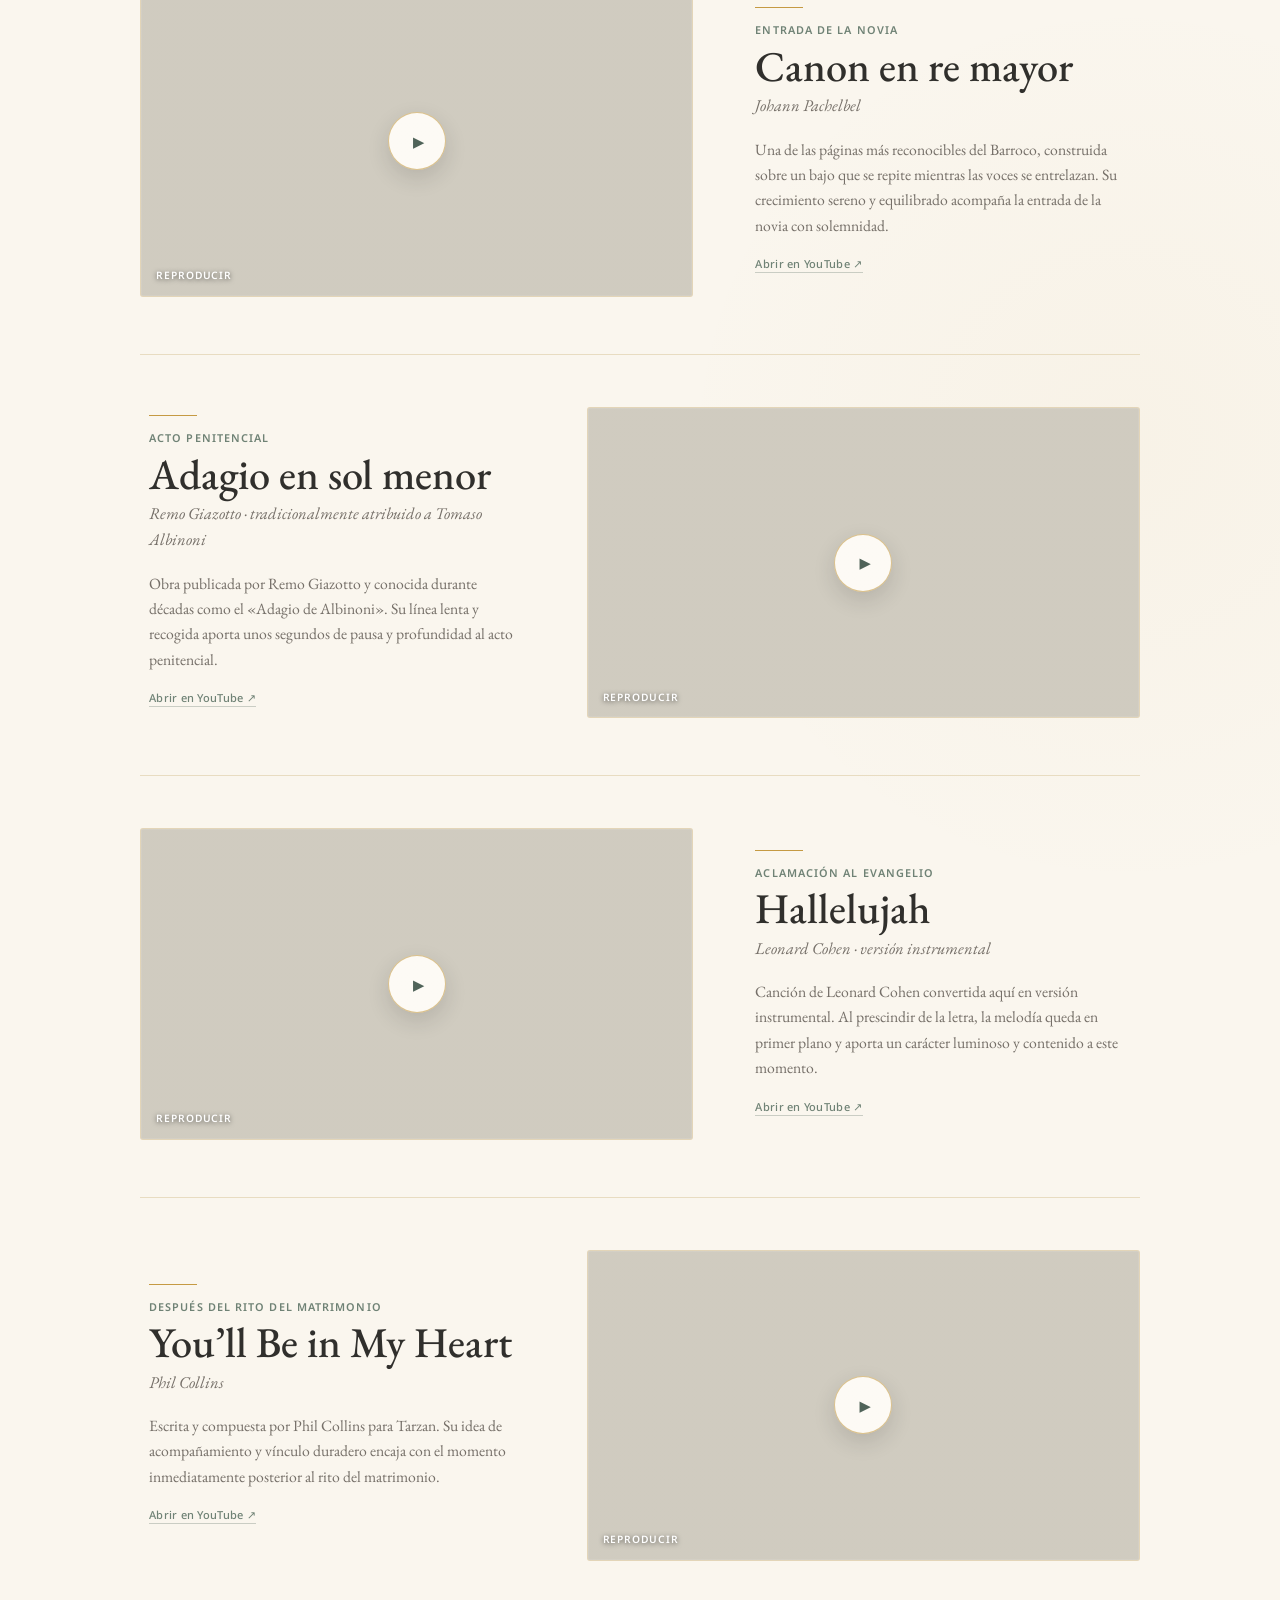
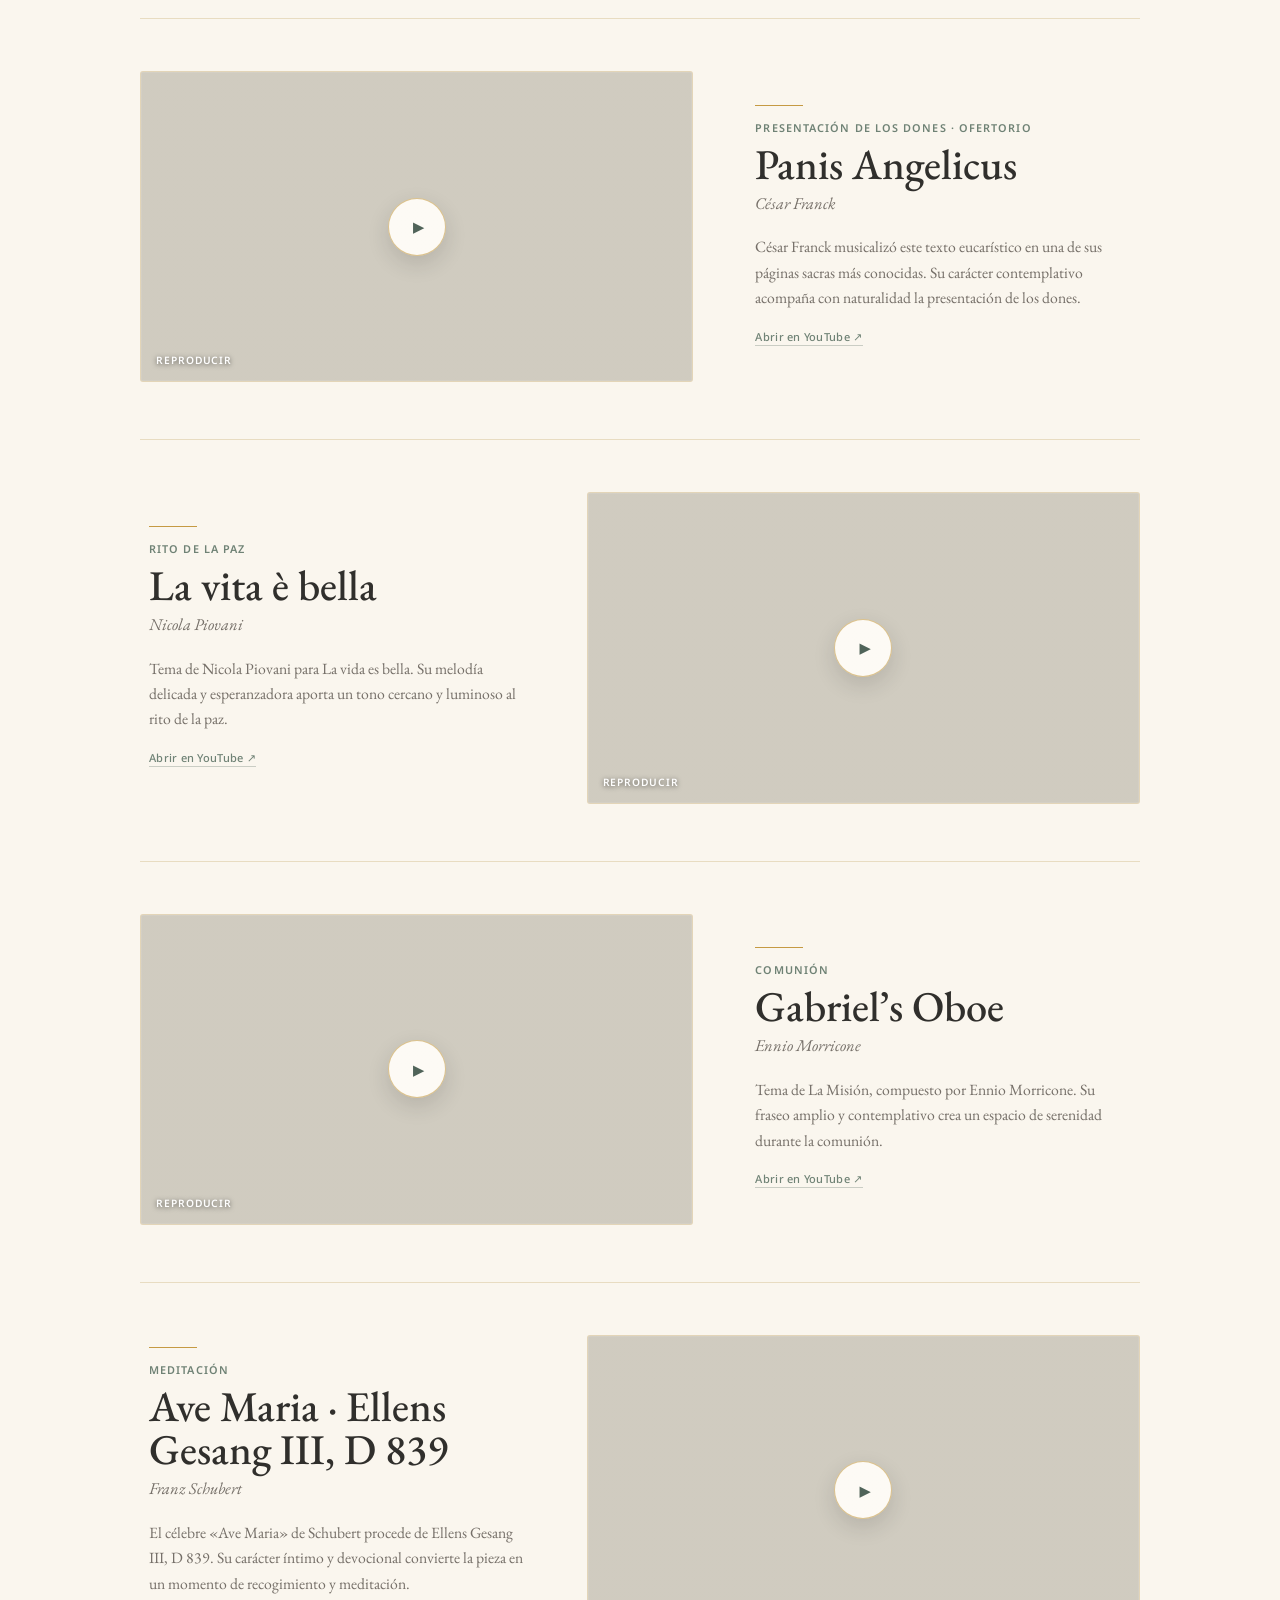
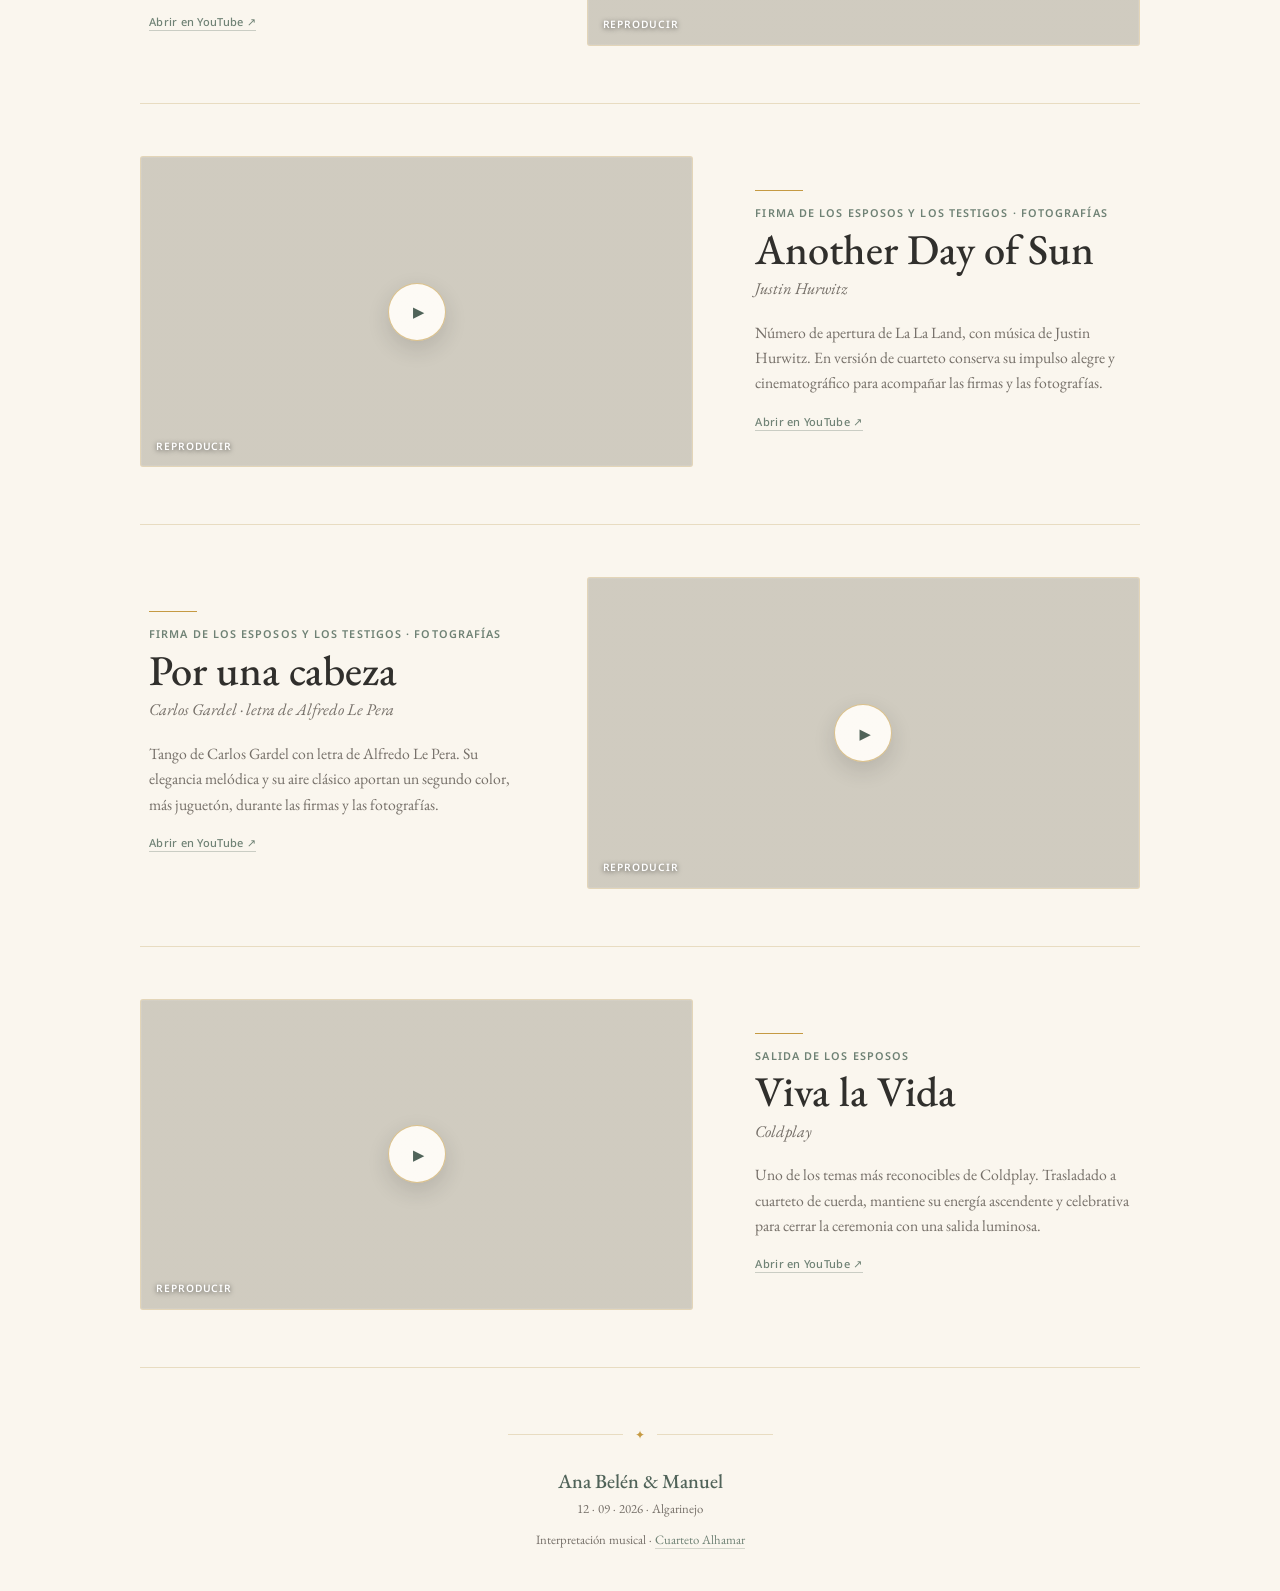
==== commit b5b51a7b: "Estilo creditos ceremonia" ====
--- a/index.html
+++ b/index.html
@@ -14,13 +14,25 @@
 
 <style>
 /* =========================================================
-   INDEX 2 — ESENCIAL
-   En móvil el cambio ya es claramente visible:
-   portada ~20% más compacta, iglesia más integrada,
-   créditos unidos y llegada más rápida al repertorio.
+   INDEX 2 — VERSIÓN CORREGIDA
+   - Portada compacta
+   - Iglesia integrada
+   - Celebrante y Cuarteto SIEMPRE uno debajo del otro
+   - Misma tipografía para ambos nombres
+   - Portada completa en una pantalla móvil vertical
+   - Vídeos siempre 16:9
    ========================================================= */
 
-:root { --v2-gold: #c59a43; --v2-sage: #6f8275; --v2-dark: #4f6055; }
+:root {
+  --v2-gold: #c59a43;
+  --v2-sage: #6f8275;
+  --v2-dark: #4f6055;
+}
+
+
+/* =========================================================
+   AJUSTES GENERALES
+   ========================================================= */
 
 .hero {
   padding-bottom: 42px !important;
@@ -60,19 +72,6 @@
   opacity: .72 !important;
 }
 
-.ceremony-credits {
-  max-width: 590px;
-  margin: 12px auto 0 !important;
-}
-
-.ceremony-credits .quartet-block {
-  margin-top: 0 !important;
-}
-
-.ceremony-credits .quartet-block + .quartet-block {
-  margin-top: 12px !important;
-}
-
 .hero-footer-rule {
   margin-top: 24px !important;
   margin-bottom: 4px !important;
@@ -99,75 +98,599 @@
   aspect-ratio: 16 / 9 !important;
 }
 
-@media (min-width: 600px) {
+
+/* =========================================================
+   CELEBRANTE + INTERPRETACIÓN MUSICAL
+   SIEMPRE UNO DEBAJO DEL OTRO
+   ========================================================= */
+
+.ceremony-credits {
+  width: min(100%, 560px) !important;
+  max-width: 560px !important;
+
+  margin: 14px auto 0 !important;
+
+  display: block !important;
+
+  text-align: center !important;
+}
+
+
+/* Eliminamos cualquier separador vertical de versiones previas */
+.ceremony-credits::before {
+  content: none !important;
+  display: none !important;
+}
+
+
+.ceremony-credits .quartet-block {
+  display: block !important;
+
+  margin: 0 !important;
+  padding: 0 !important;
+
+  text-align: center !important;
+}
+
+
+/* Separación entre Celebrante y Cuarteto */
+.ceremony-credits .quartet-block + .quartet-block {
+  margin-top: 11px !important;
+}
+
+
+/* Rótulos:
+   CELEBRANTE
+   INTERPRETACIÓN MUSICAL
+*/
+.ceremony-credits .eyebrow {
+  margin: 0 0 4px !important;
+  padding: 0 !important;
+
+  font-family: "Noto Sans", Arial, sans-serif !important;
+  font-size: .65rem !important;
+  font-style: normal !important;
+  font-weight: 600 !important;
+
+  line-height: 1 !important;
+
+  letter-spacing: .14em !important;
+  text-transform: uppercase !important;
+
+  color: var(--v2-sage) !important;
+}
+
+
+/*
+   Maiquel Hernández Montero
+   Cuarteto Alhamar
+
+   EXACTAMENTE la misma tipografía.
+   El segundo continúa siendo un enlace,
+   pero visualmente ambos son idénticos.
+*/
+.ceremony-credits .quartet-name,
+.ceremony-credits .quartet-link {
+  display: block !important;
+
+  margin: 0 !important;
+  padding: 0 !important;
+
+  font-family: "EB Garamond", Georgia, serif !important;
+  font-size: 1.08rem !important;
+  font-style: italic !important;
+  font-weight: 400 !important;
+
+  line-height: 1.1 !important;
+
+  color: var(--v2-dark) !important;
+
+  text-align: center !important;
+  text-decoration: none !important;
+}
+
+
+/* El enlace no debe cambiar de aspecto */
+.ceremony-credits .quartet-link:link,
+.ceremony-credits .quartet-link:visited,
+.ceremony-credits .quartet-link:hover,
+.ceremony-credits .quartet-link:active {
+  color: var(--v2-dark) !important;
+  text-decoration: none !important;
+}
+
+
+/* =========================================================
+   CONTENEDORES DE LA PORTADA
+   En escritorio son neutros.
+   ========================================================= */
+
+.hero-title-group,
+.ceremony-meta,
+.church-wrap {
+  display: contents;
+}
+
+
+/* =========================================================
+   MÓVIL VERTICAL
+   Toda la portada ocupa exactamente una pantalla.
+   ========================================================= */
+
+@media (max-width: 767px) and (orientation: portrait) {
+
+  .hero {
+    width: 100% !important;
+
+    height: 100vh;
+    height: 100svh;
+    height: 100dvh;
+
+    min-height: 0 !important;
+
+    padding:
+      max(8px, env(safe-area-inset-top))
+      10px
+      max(7px, env(safe-area-inset-bottom))
+      !important;
+
+    display: grid !important;
+
+    /*
+       Los seis elementos directos son:
+
+       1. medallón
+       2. título/anagrama
+       3. fecha/lugar
+       4. iglesia
+       5. créditos
+       6. línea inferior
+    */
+    grid-template-rows:
+      auto
+      auto
+      auto
+      minmax(0, 1fr)
+      auto
+      auto;
+
+    align-items: center;
+    align-content: stretch;
+
+    overflow: hidden;
+  }
+
+
+  /* ---------- Medallón superior ---------- */
+
+  .hero .ceramic-signature {
+    width: min(100%, 330px) !important;
+
+    margin: 0 auto !important;
+  }
+
+  .hero .ceramic-signature img {
+    width: 38px !important;
+    height: 38px !important;
+  }
+
+
+  /* ---------- Anagrama + nombres ---------- */
+
+  .hero-title-group {
+    display: grid;
+
+    justify-items: center;
+
+    gap: 2px;
+  }
+
+  .hero .monogram {
+    width: clamp(82px, 20vw, 100px) !important;
+
+    margin: 8px auto 0 !important;
+  }
+
+  .hero h1 {
+    margin: 0 !important;
+
+    font-size:
+      clamp(2.50rem, 11.3vw, 3.55rem)
+      !important;
+
+    line-height: .94 !important;
+    letter-spacing: -.025em !important;
+  }
+
+  .hero-kicker {
+    margin: 2px 0 0 !important;
+
+    font-size: .60rem !important;
+
+    letter-spacing: .17em !important;
+  }
+
+
+  /* ---------- Fecha y lugar ---------- */
+
+  .ceremony-meta {
+    display: grid;
+
+    justify-items: center;
+
+    gap: 2px;
+  }
+
+  .hero .gold-rule {
+    width: min(235px, 67%) !important;
+
+    margin: 9px auto 7px !important;
+  }
+
+  .ceremony-line {
+    margin: 0 !important;
+
+    font-size: .96rem !important;
+  }
+
+  .ceremony-place {
+    margin: 2px 0 0 !important;
+
+    font-size: .88rem !important;
+
+    line-height: 1.27 !important;
+  }
+
+
+  /* ---------- Iglesia ---------- */
+
+  .church-wrap {
+    display: flex;
+
+    min-height: 0;
+
+    align-items: center;
+    justify-content: center;
+  }
+
+  .hero .church-sketch {
+    width: min(300px, 82vw) !important;
+
+    max-width: 100% !important;
+    max-height: 100% !important;
+
+    margin: 3px auto !important;
+
+    object-fit: contain;
+
+    opacity: .69 !important;
+  }
+
+
+  /* ---------- Celebrante / Cuarteto ---------- */
+
   .ceremony-credits {
-    display: grid;
-    grid-template-columns: 1fr 1px 1fr;
-    align-items: center;
-    column-gap: 25px;
-    margin-top: 17px !important;
-  }
-
-  .ceremony-credits::before {
-    content: "";
-    grid-column: 2;
-    grid-row: 1;
-    width: 1px;
-    height: 38px;
-    background: rgba(197,154,67,.35);
-    justify-self: center;
-  }
-
-  .ceremony-credits .quartet-block:first-child { grid-column: 1; grid-row: 1; }
-  .ceremony-credits .quartet-block:last-child  { grid-column: 3; grid-row: 1; margin-top: 0 !important; }
-}
-
-@media (max-width: 599px) {
-  .ceramic-signature { width: min(330px, 88vw) !important; }
-  .ceramic-signature img { width: 40px !important; height: 40px !important; }
-  .hero { padding-top: 21px !important; }
-  .program .piece { padding-top: 31px !important; padding-bottom: 35px !important; }
+    width: min(100%, 500px) !important;
+
+    margin: 5px auto 0 !important;
+
+    display: block !important;
+  }
+
+  .ceremony-credits .quartet-block + .quartet-block {
+    margin-top: 7px !important;
+  }
+
+  .ceremony-credits .eyebrow {
+    margin-bottom: 2px !important;
+
+    font-size: .49rem !important;
+
+    letter-spacing: .115em !important;
+  }
+
+  .ceremony-credits .quartet-name,
+  .ceremony-credits .quartet-link {
+    font-family: "EB Garamond", Georgia, serif !important;
+
+    font-size: .80rem !important;
+
+    font-style: italic !important;
+    font-weight: 400 !important;
+
+    line-height: 1.05 !important;
+
+    color: var(--v2-dark) !important;
+  }
+
+
+  /* ---------- Línea inferior ---------- */
+
+  .hero .hero-footer-rule {
+    width: min(235px, 67%) !important;
+
+    margin: 7px auto 0 !important;
+  }
+
+
+  /* ---------- Repertorio ---------- */
+
+  .program .piece {
+    padding-top: 31px !important;
+    padding-bottom: 35px !important;
+  }
+
+}
+
+
+/* =========================================================
+   MÓVILES CON MUY POCA ALTURA
+   Ej.: 360 × 640, barras del navegador visibles, etc.
+   ========================================================= */
+
+@media
+  (max-width: 767px)
+  and (orientation: portrait)
+  and (max-height: 700px) {
+
+  .hero {
+    padding-top: 5px !important;
+    padding-bottom: 4px !important;
+  }
+
+
+  .hero .ceramic-signature img {
+    width: 32px !important;
+    height: 32px !important;
+  }
+
+
+  .hero .monogram {
+    width: 72px !important;
+
+    margin-top: 3px !important;
+  }
+
+
+  .hero h1 {
+    font-size:
+      clamp(2.20rem, 10.4vw, 3rem)
+      !important;
+  }
+
+
+  .hero-kicker {
+    font-size: .52rem !important;
+  }
+
+
+  .hero .gold-rule {
+    margin-top: 5px !important;
+    margin-bottom: 4px !important;
+
+    width: min(210px, 60%) !important;
+  }
+
+
+  .ceremony-line {
+    font-size: .86rem !important;
+  }
+
+
+  .ceremony-place {
+    font-size: .78rem !important;
+  }
+
+
+  .hero .church-sketch {
+    width: min(245px, 72vw) !important;
+
+    opacity: .67 !important;
+  }
+
+
+  .ceremony-credits {
+    margin-top: 2px !important;
+  }
+
+
+  .ceremony-credits .quartet-block + .quartet-block {
+    margin-top: 5px !important;
+  }
+
+
+  .ceremony-credits .eyebrow {
+    font-size: .43rem !important;
+  }
+
+
+  .ceremony-credits .quartet-name,
+  .ceremony-credits .quartet-link {
+    font-size: .72rem !important;
+  }
+
+
+  .hero .hero-footer-rule {
+    width: min(210px, 60%) !important;
+
+    margin-top: 4px !important;
+  }
+
+}
+
+
+/* =========================================================
+   MÓVILES ALTOS
+   Aprovechamos el espacio extra sin romper la portada.
+   ========================================================= */
+
+@media
+  (min-width: 390px)
+  and (max-width: 767px)
+  and (min-height: 780px)
+  and (orientation: portrait) {
+
+  .hero {
+    padding-top: 13px !important;
+    padding-bottom: 11px !important;
+  }
+
+
+  .hero .ceramic-signature img {
+    width: 40px !important;
+    height: 40px !important;
+  }
+
+
+  .hero .monogram {
+    width: 100px !important;
+
+    margin-top: 10px !important;
+  }
+
+
+  .hero h1 {
+    font-size:
+      clamp(2.70rem, 11.8vw, 3.60rem)
+      !important;
+  }
+
+
+  .hero-kicker {
+    font-size: .62rem !important;
+  }
+
+
+  .ceremony-line {
+    font-size: 1rem !important;
+  }
+
+
+  .ceremony-place {
+    font-size: .90rem !important;
+  }
+
+
+  .hero .church-sketch {
+    width: min(315px, 81vw) !important;
+  }
+
+
+  .ceremony-credits {
+    margin-top: 6px !important;
+  }
+
+
+  .ceremony-credits .quartet-block + .quartet-block {
+    margin-top: 8px !important;
+  }
+
+
+  .ceremony-credits .eyebrow {
+    font-size: .52rem !important;
+  }
+
+
+  .ceremony-credits .quartet-name,
+  .ceremony-credits .quartet-link {
+    font-size: .90rem !important;
+  }
+
 }
 </style>
 
 </head>
 <body>
   <header class="hero">
-    <div class="ceramic-signature" aria-hidden="true">
-      <span class="ceramic-signature__line"></span>
-      <img src="assets/medallon-ceramico.png" alt="">
-      <span class="ceramic-signature__line"></span>
+
+  <div class="ceramic-signature" aria-hidden="true">
+    <span class="ceramic-signature__line"></span>
+    <img src="assets/medallon-ceramico.png" alt="">
+    <span class="ceramic-signature__line"></span>
+  </div>
+
+
+  <div class="hero-title-group">
+
+    <div class="monogram" aria-label="Anagrama AM">
+      <img
+        src="assets/anagrama-am.png"
+        alt="Anagrama de Ana Belén y Manuel"
+      >
     </div>
 
-    <div class="monogram" aria-label="Anagrama AM">
-      <img src="assets/anagrama-am.png" alt="Anagrama de Ana Belén y Manuel">
+    <h1 id="couple"></h1>
+
+    <p class="hero-kicker">
+      Música de la ceremonia
+    </p>
+
+  </div>
+
+
+  <div class="ceremony-meta">
+
+    <div class="gold-rule" aria-hidden="true">
+      <span>✦</span>
     </div>
 
-    <h1 id="couple"></h1>
-    <p class="hero-kicker">Música de la ceremonia</p>
-
-    <div class="gold-rule" aria-hidden="true"><span>✦</span></div>
-
-    <p class="ceremony-line"><span id="date"></span> · <span id="time"></span> h</p>
-    <p class="ceremony-place"><strong id="church"></strong><br><span id="place"></span></p>
-
-    <img class="church-sketch" src="assets/iglesia-santa-maria.png" alt="Ilustración de la Iglesia Santa María la Mayor">
-
-    <div class="ceremony-credits" aria-label="Créditos de la ceremonia">
-      <div class="quartet-block">
-        <p class="eyebrow">Celebrante</p>
-        <p class="quartet-name">Maiquel Hernández Montero</p>
-      </div>
-
-      <div class="quartet-block">
-        <p class="eyebrow">Interpretación musical</p>
-        <a class="quartet-link" id="quartet" target="_blank" rel="noopener noreferrer"></a>
-      </div>
+    <p class="ceremony-line">
+      <span id="date"></span> ·
+      <span id="time"></span> h
+    </p>
+
+    <p class="ceremony-place">
+      <strong id="church"></strong><br>
+      <span id="place"></span>
+    </p>
+
+  </div>
+
+
+  <div class="church-wrap">
+    <img
+      class="church-sketch"
+      src="assets/iglesia-santa-maria.png"
+      alt="Ilustración de la Iglesia Santa María la Mayor"
+    >
+  </div>
+
+
+  <div
+    class="ceremony-credits"
+    aria-label="Créditos de la ceremonia"
+  >
+
+    <div class="quartet-block">
+      <p class="eyebrow">Celebrante</p>
+      <p class="quartet-name">
+        Maiquel Hernández Montero
+      </p>
     </div>
 
-    <div class="footer-rule hero-footer-rule" aria-hidden="true"><span>✦</span></div>
+    <div class="quartet-block">
+      <p class="eyebrow">
+        Interpretación musical
+      </p>
+      <a
+        class="quartet-link"
+        id="quartet"
+        target="_blank"
+        rel="noopener noreferrer"
+      ></a>
+    </div>
+
+  </div>
+
+
+  <div
+    class="footer-rule hero-footer-rule"
+    aria-hidden="true"
+  >
+    <span>✦</span>
+  </div>
+
   </header>
-
   <main>
     <section class="intro" aria-labelledby="repertorio-title">
       <h2 id="repertorio-title">Programa musical</h2>
@@ -188,8 +711,11 @@
   <script src="assets/config.js"></script>
   <script src="assets/app.js"></script>
 
-  <!-- Estas variantes no cargan Cloudflare Analytics para no contaminar las estadísticas. -->
-
+<!-- Cloudflare Web Analytics -->
+  <script type='module' src='https://static.cloudflareinsights.com/beacon.min.js' data-cf-beacon='{"token": "cc27f35943424641801efa3a5036a9bf"}'></script>
+<!-- End Cloudflare Web Analytics -->
+
+<!-- Easter egg-->
   <script>
     (() => {
       const analyticsUrl = 'estadisticas.html';
@@ -212,137 +738,6 @@
       });
     })();
   </script>
-  <script>
-(() => {
-
-  const MOBILE_MAX_WIDTH = 767;
-
-  function prepareHero() {
-
-    const hero = document.querySelector('.hero');
-
-    if (!hero) return;
-
-    /*
-     * Creamos automáticamente un contenedor alrededor
-     * de todo el contenido actual del hero.
-     *
-     * Así NO tienes que modificar manualmente tu HTML.
-     */
-    let fit = hero.querySelector('.hero-fit');
-
-    if (!fit) {
-
-      fit = document.createElement('div');
-      fit.className = 'hero-fit';
-
-      while (hero.firstChild) {
-        fit.appendChild(hero.firstChild);
-      }
-
-      hero.appendChild(fit);
-    }
-
-    return { hero, fit };
-  }
-
-
-  function fitHeroToScreen() {
-
-    const elements = prepareHero();
-
-    if (!elements) return;
-
-    const { hero, fit } = elements;
-
-
-    /*
-     * Solo aplicamos el ajuste automático
-     * en móvil vertical.
-     */
-    const mobile =
-      window.innerWidth <= MOBILE_MAX_WIDTH &&
-      window.innerHeight > window.innerWidth;
-
-
-    if (!mobile) {
-
-      hero.style.removeProperty('--hero-scale');
-
-      fit.style.removeProperty('--hero-scale');
-      fit.style.removeProperty('position');
-
-      return;
-    }
-
-
-    /*
-     * Primero medimos el contenido sin reducción.
-     */
-    fit.style.setProperty('--hero-scale', '1');
-
-
-    requestAnimationFrame(() => {
-
-      const availableHeight =
-        hero.clientHeight - 4;
-
-      const contentHeight =
-        fit.scrollHeight;
-
-
-      /*
-       * Si ya cabe, no reducimos nada.
-       *
-       * Si no cabe, calculamos exactamente
-       * el factor necesario.
-       */
-      const scale =
-        Math.min(
-          1,
-          availableHeight / contentHeight
-        );
-
-
-      fit.style.setProperty(
-        '--hero-scale',
-        scale.toFixed(4)
-      );
-
-    });
-
-  }
-
-
-  /*
-   * Esperamos a que fuentes e imágenes
-   * estén cargadas antes de medir.
-   */
-  window.addEventListener(
-    'load',
-    fitHeroToScreen
-  );
-
-
-  /*
-   * Recalculamos si cambia orientación
-   * o tamaño de pantalla.
-   */
-  window.addEventListener(
-    'resize',
-    fitHeroToScreen
-  );
-
-
-  if (document.fonts?.ready) {
-
-    document.fonts.ready.then(
-      fitHeroToScreen
-    );
-
-  }
-
-})();
-</script>
+  
 </body>
 </html>
--- a/assets/styles.css
+++ b/assets/styles.css
@@ -428,109 +428,3 @@
   .play-button { transition: none; }
 }
 
-/* =========================================================
-   PORTADA COMPLETA EN UNA SOLA PANTALLA MÓVIL
-   ========================================================= */
-
-@media (max-width: 767px) and (orientation: portrait) {
-
-  .hero {
-    position: relative;
-
-    /* Fallback + viewport móvil real */
-    height: 100vh;
-    height: 100svh;
-
-    min-height: 0 !important;
-    overflow: hidden;
-
-    padding: 0 !important;
-  }
-
-  .hero-fit {
-    position: absolute;
-    top: 0;
-    left: 50%;
-
-    width: 100%;
-
-    box-sizing: border-box;
-
-    padding:
-      max(10px, env(safe-area-inset-top))
-      10px
-      max(8px, env(safe-area-inset-bottom));
-
-    transform:
-      translateX(-50%)
-      scale(var(--hero-scale, 1));
-
-    transform-origin: top center;
-  }
-
-  /* Compactación base de la portada */
-  .hero .ceramic-signature {
-    margin-top: 0 !important;
-    width: min(310px, 86vw);
-  }
-
-  .hero .ceramic-signature img {
-    width: 38px;
-    height: 38px;
-  }
-
-  .hero .monogram {
-    width: clamp(88px, 22vw, 108px) !important;
-
-    margin-top: 18px !important;
-    margin-bottom: 7px !important;
-  }
-
-  .hero h1 {
-    font-size: clamp(2.65rem, 12vw, 3.8rem) !important;
-    line-height: .95 !important;
-  }
-
-  .hero-kicker {
-    margin-top: 2px !important;
-  }
-
-  .hero .gold-rule {
-    margin-top: 12px !important;
-    margin-bottom: 9px !important;
-  }
-
-  .ceremony-line {
-    margin: 0 !important;
-  }
-
-  .ceremony-place {
-    margin-top: 1px !important;
-  }
-
-  .hero .church-sketch {
-    width: min(305px, 87vw) !important;
-
-    margin-top: 5px !important;
-    margin-bottom: 1px !important;
-
-    opacity: .68;
-  }
-
-  .ceremony-credits {
-    margin-top: 5px !important;
-  }
-
-  .ceremony-credits .quartet-block {
-    margin-top: 0 !important;
-  }
-
-  .ceremony-credits .quartet-block + .quartet-block {
-    margin-top: 8px !important;
-  }
-
-  .hero .footer-rule {
-    margin-top: 12px !important;
-    margin-bottom: 0 !important;
-  }
-}
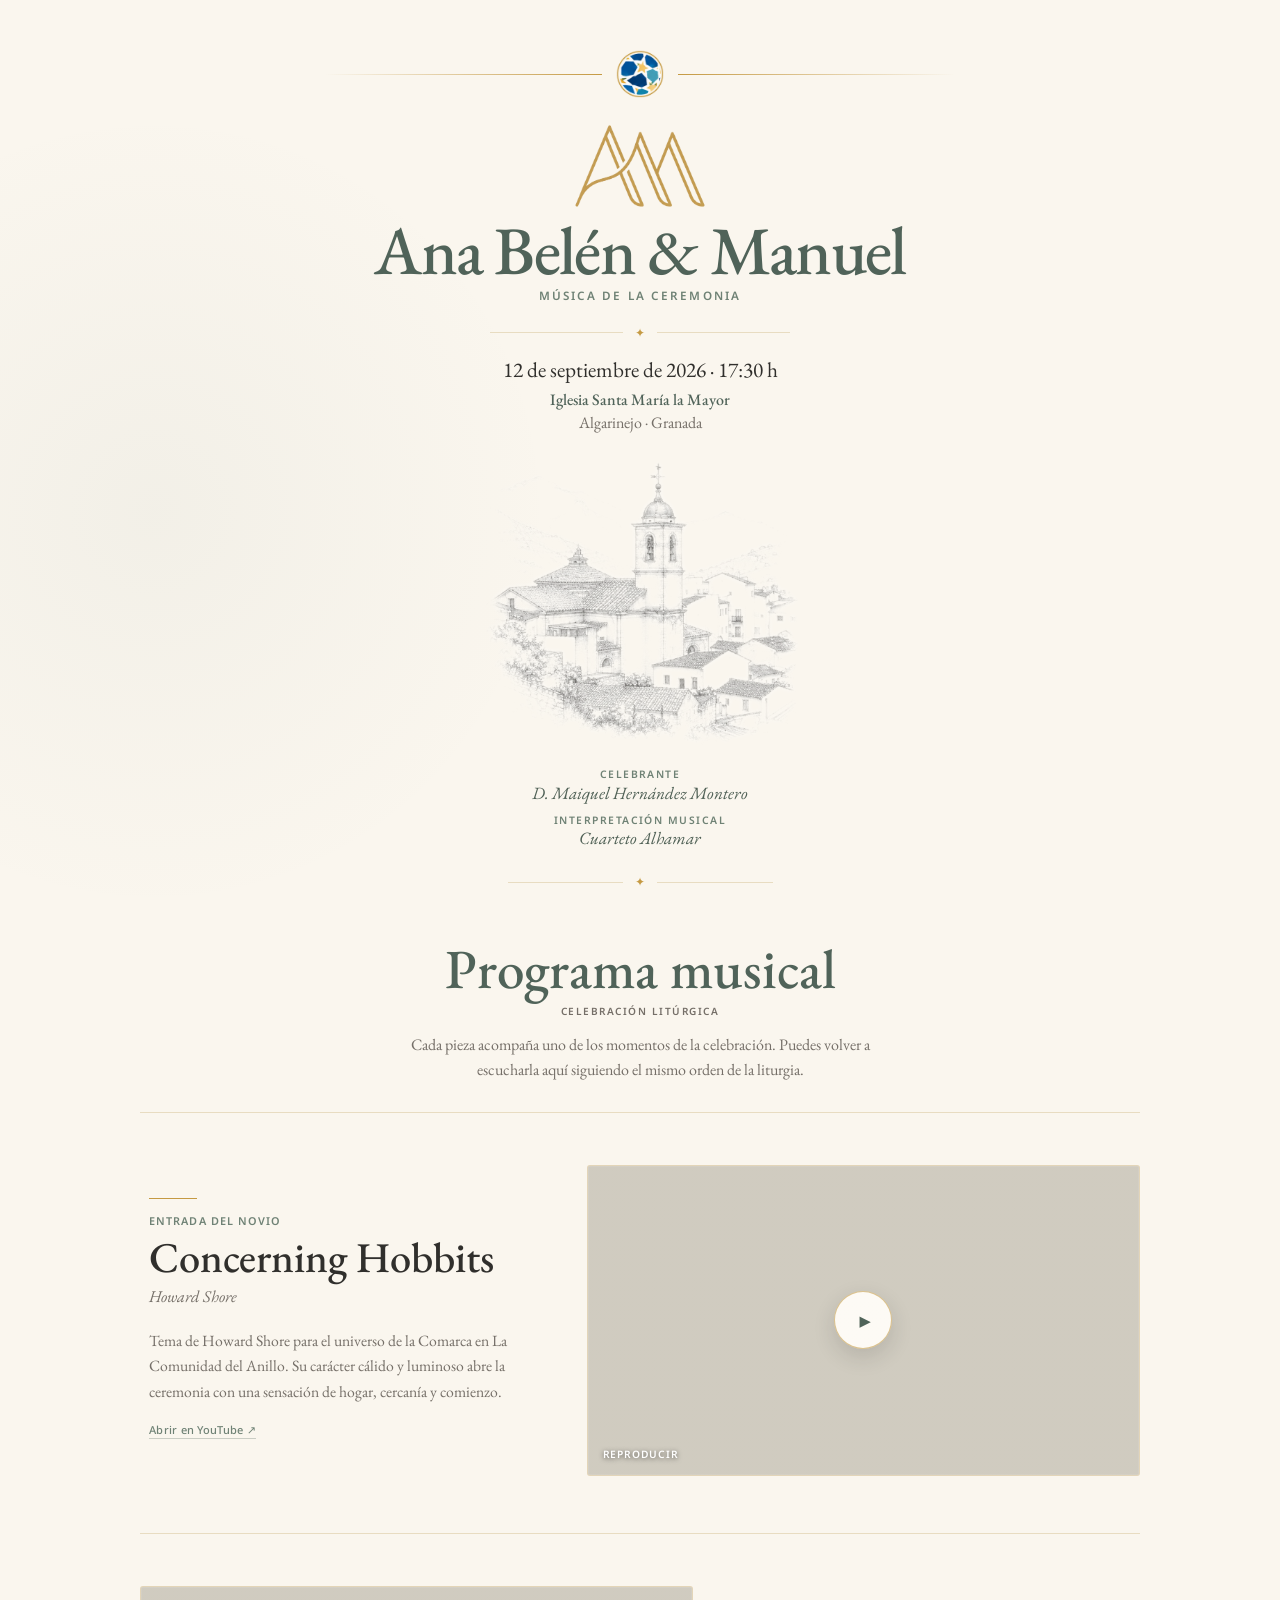
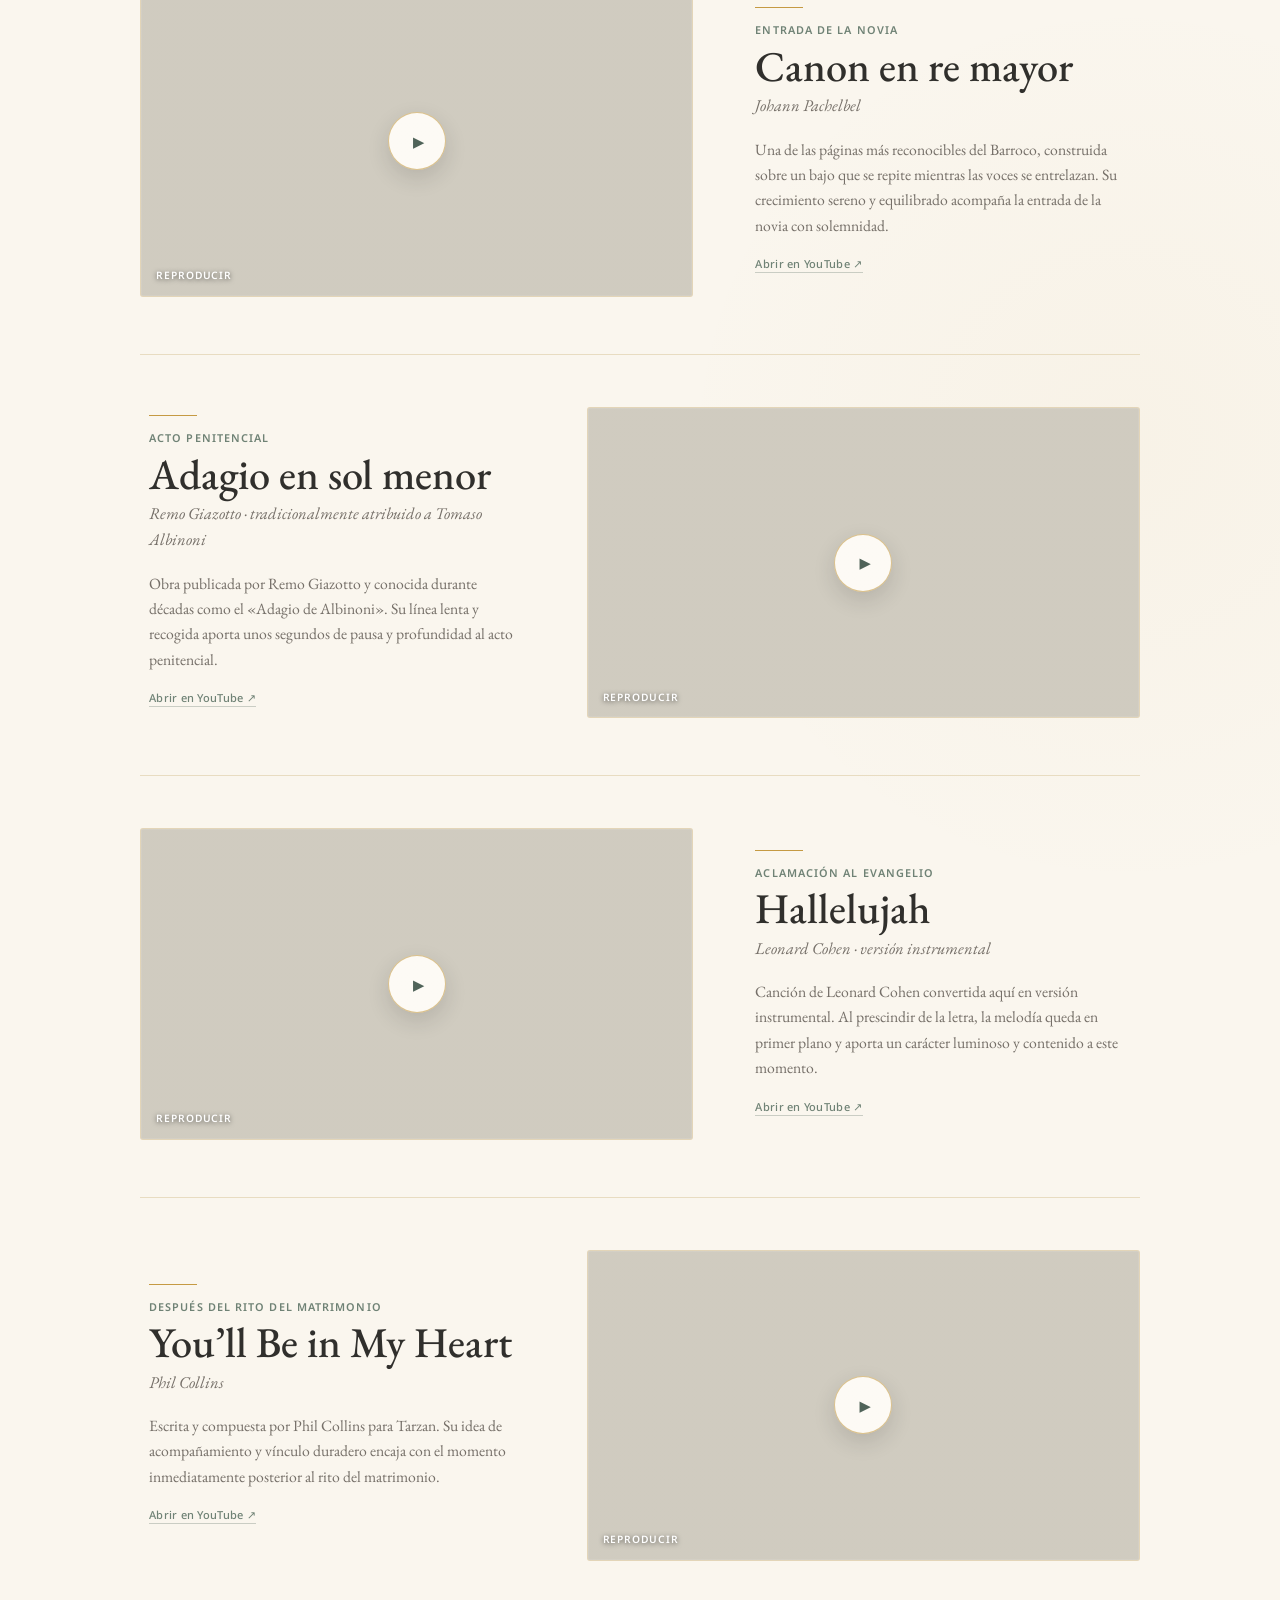
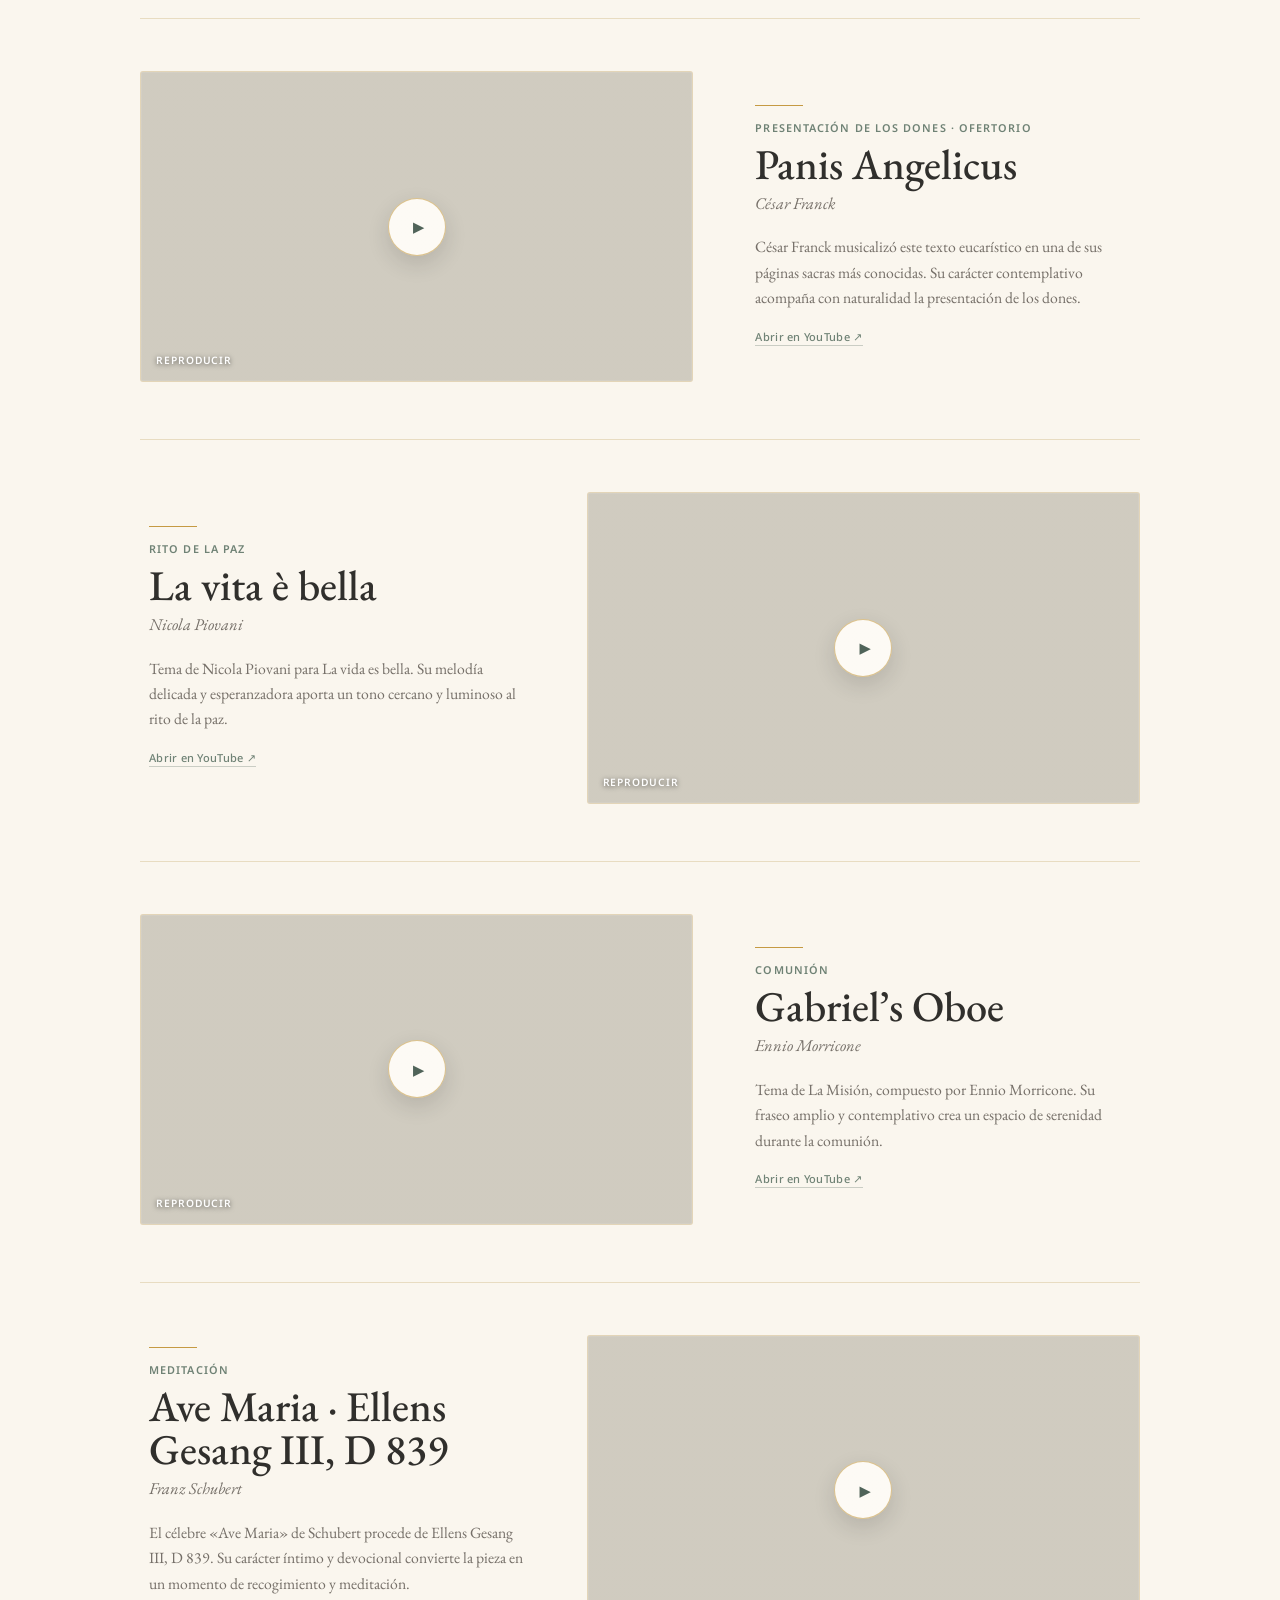
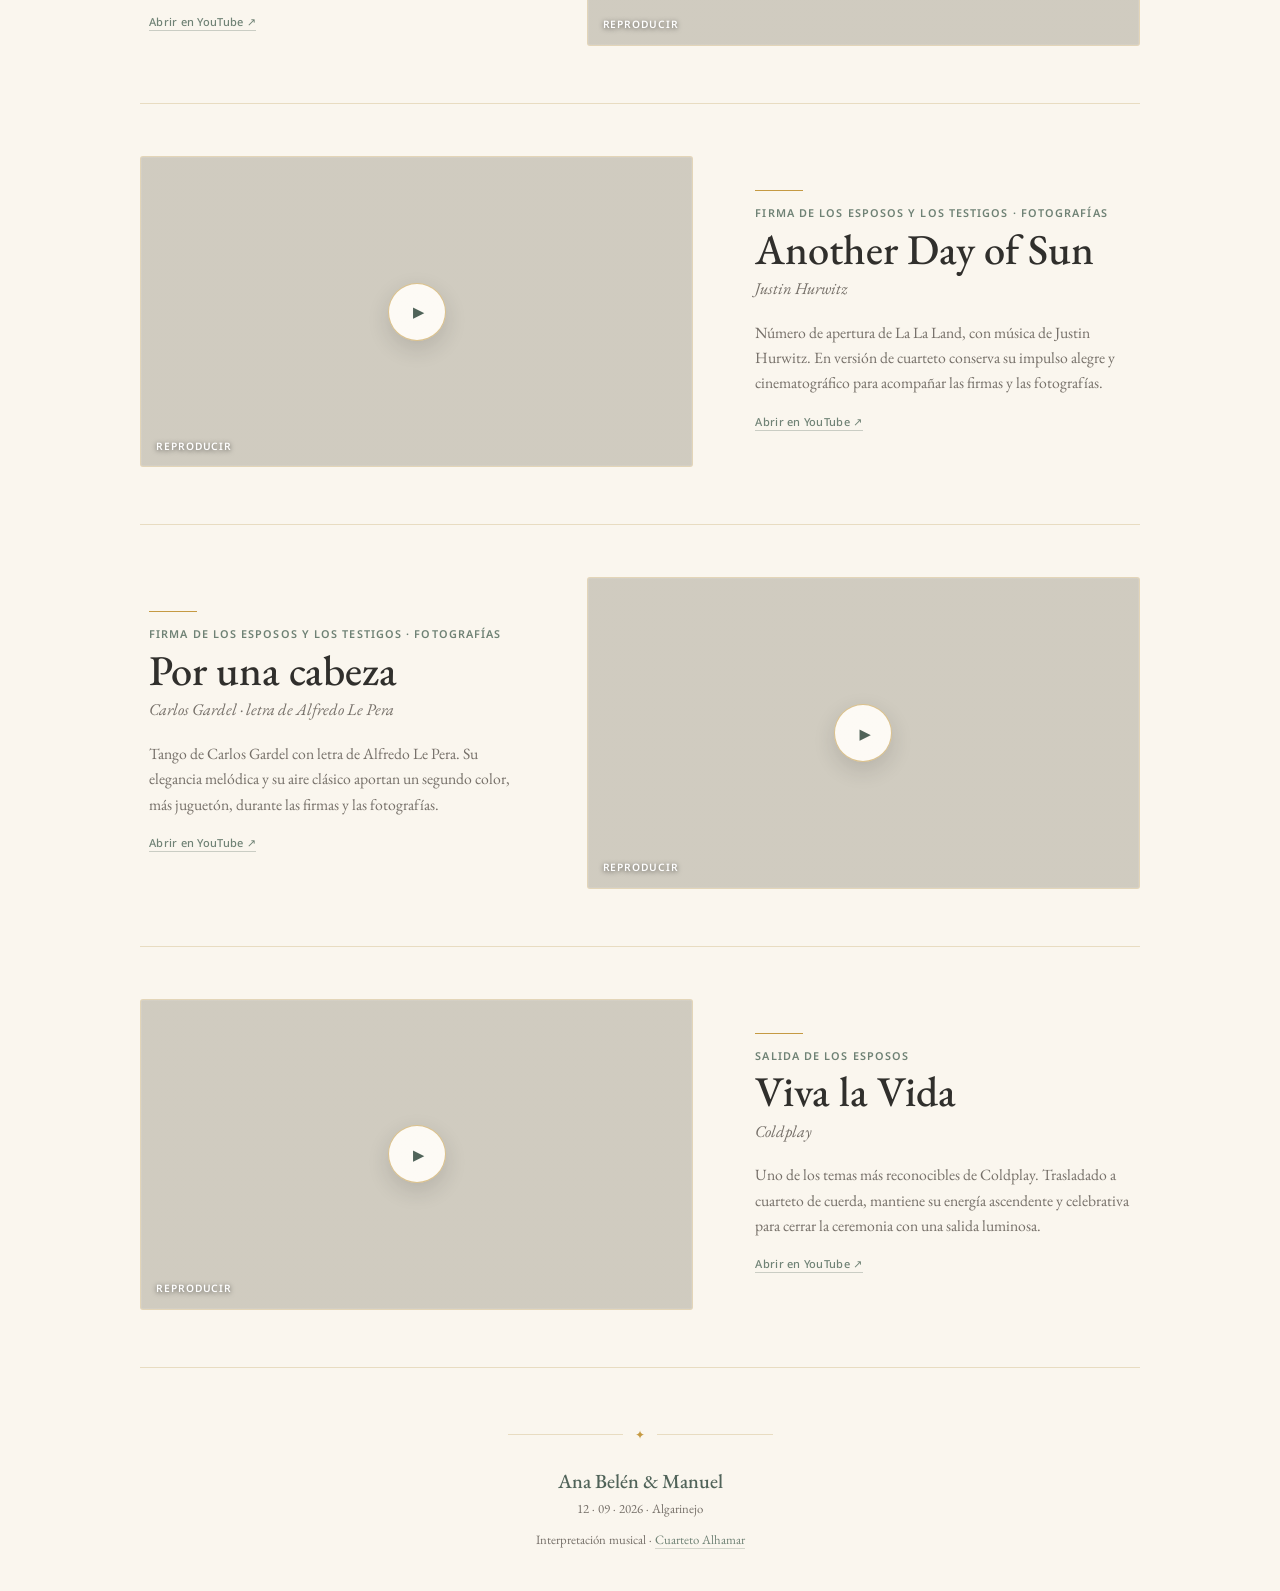
==== commit 9b360f47: "Adding D. to the priest" ====
--- a/index.html
+++ b/index.html
@@ -664,7 +664,7 @@
     <div class="quartet-block">
       <p class="eyebrow">Celebrante</p>
       <p class="quartet-name">
-        Maiquel Hernández Montero
+        D. Maiquel Hernández Montero
       </p>
     </div>
 
